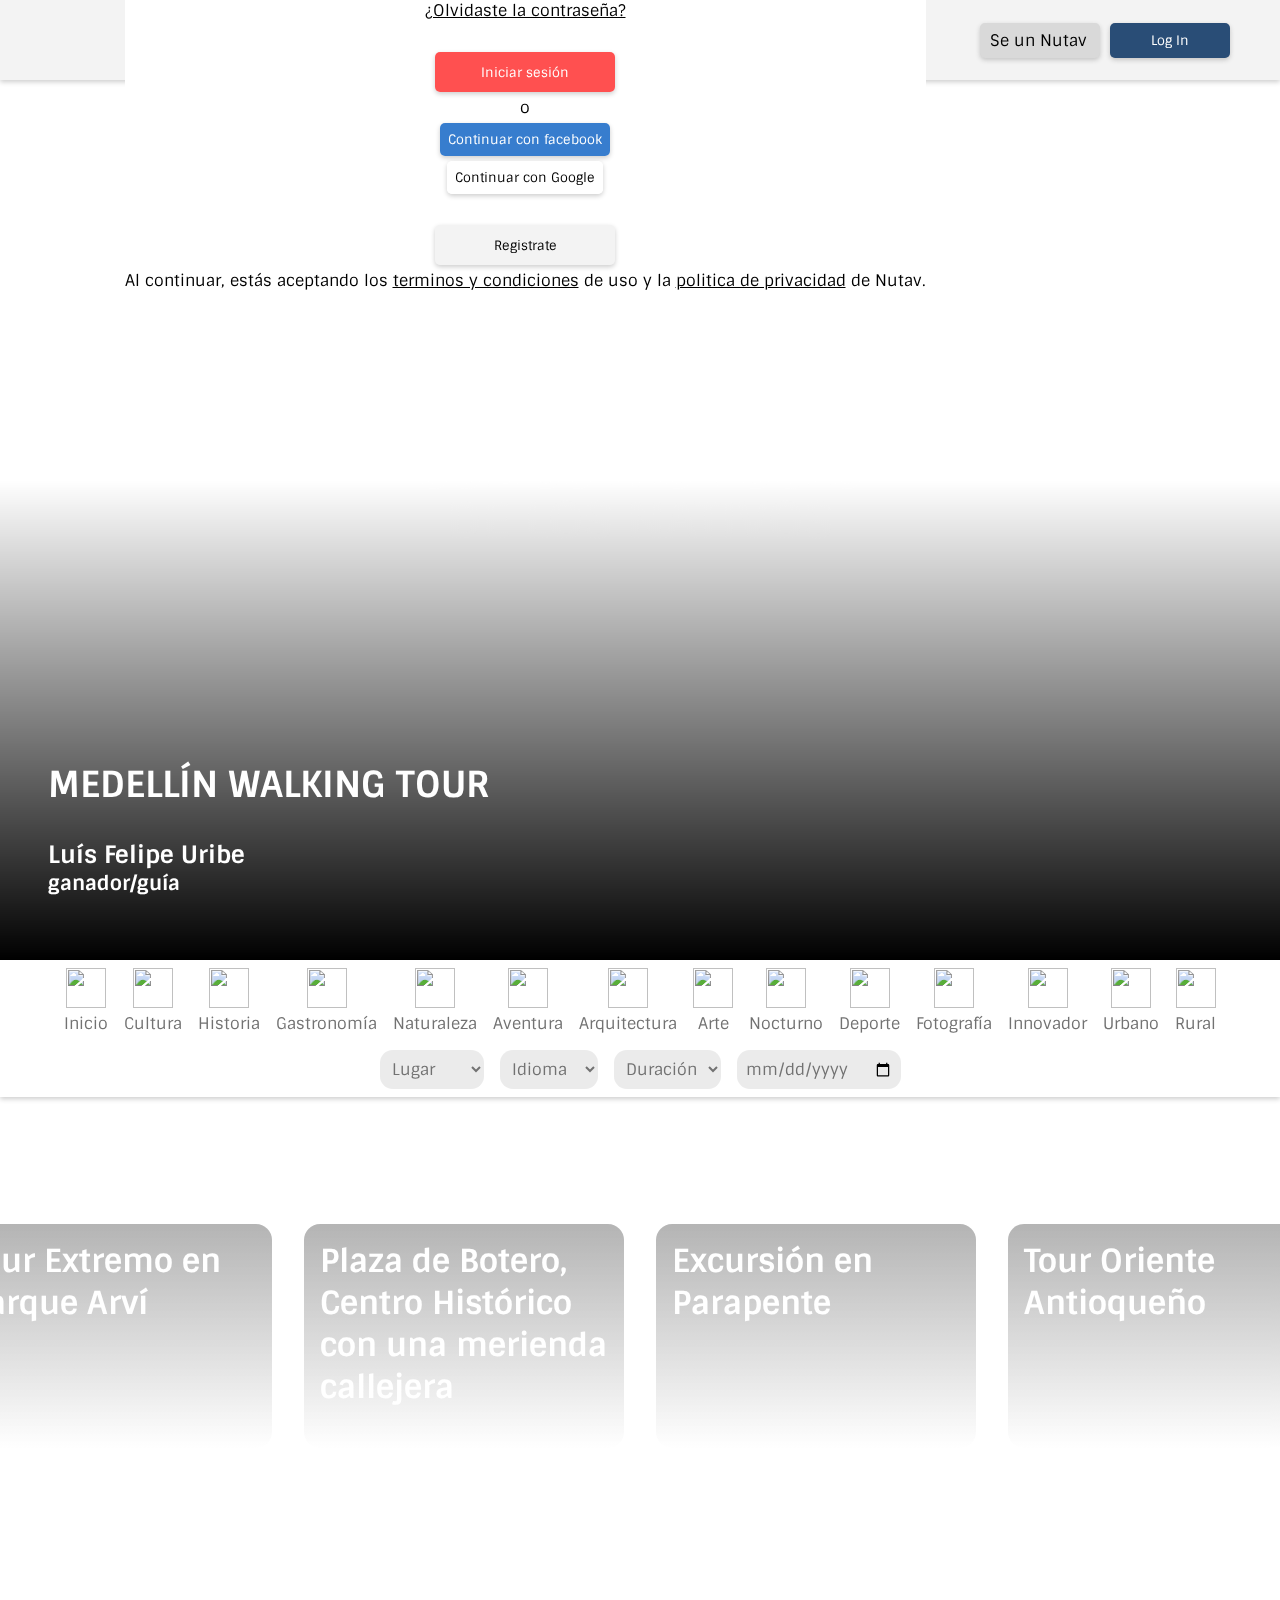
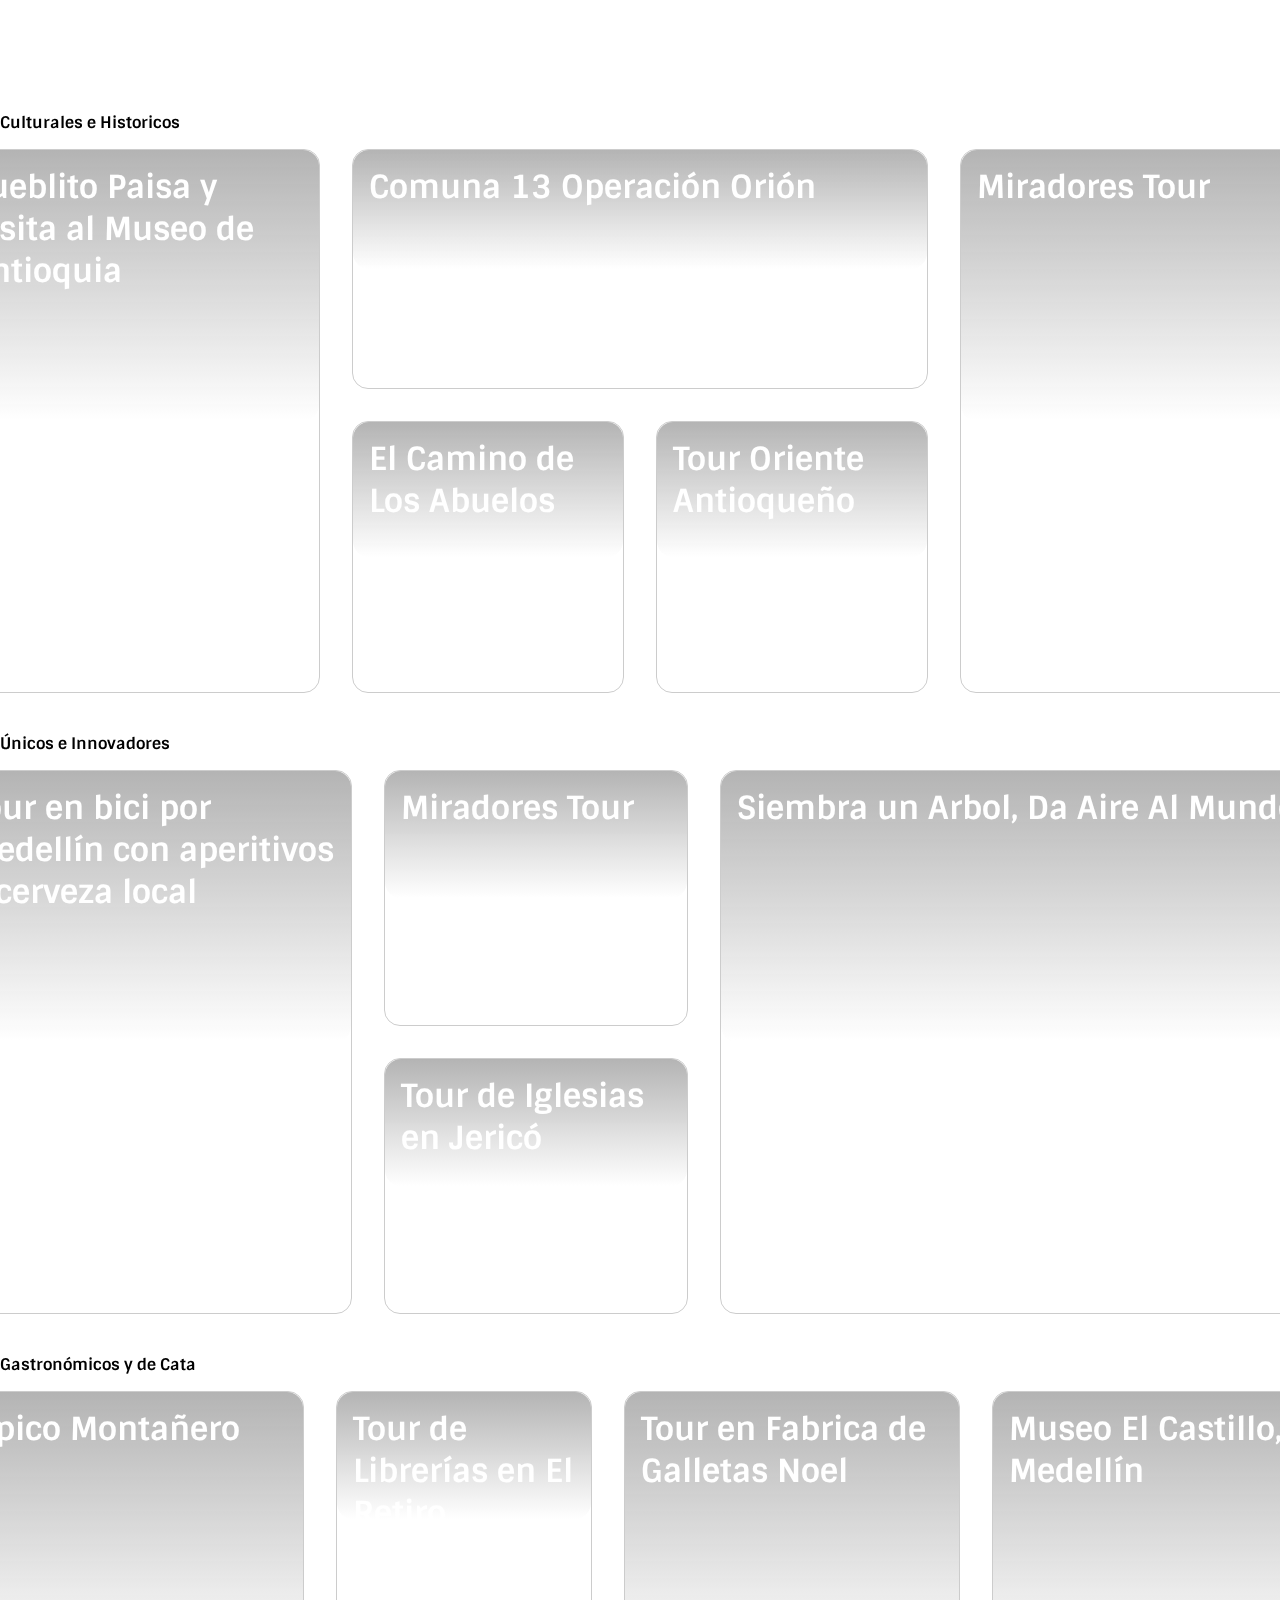
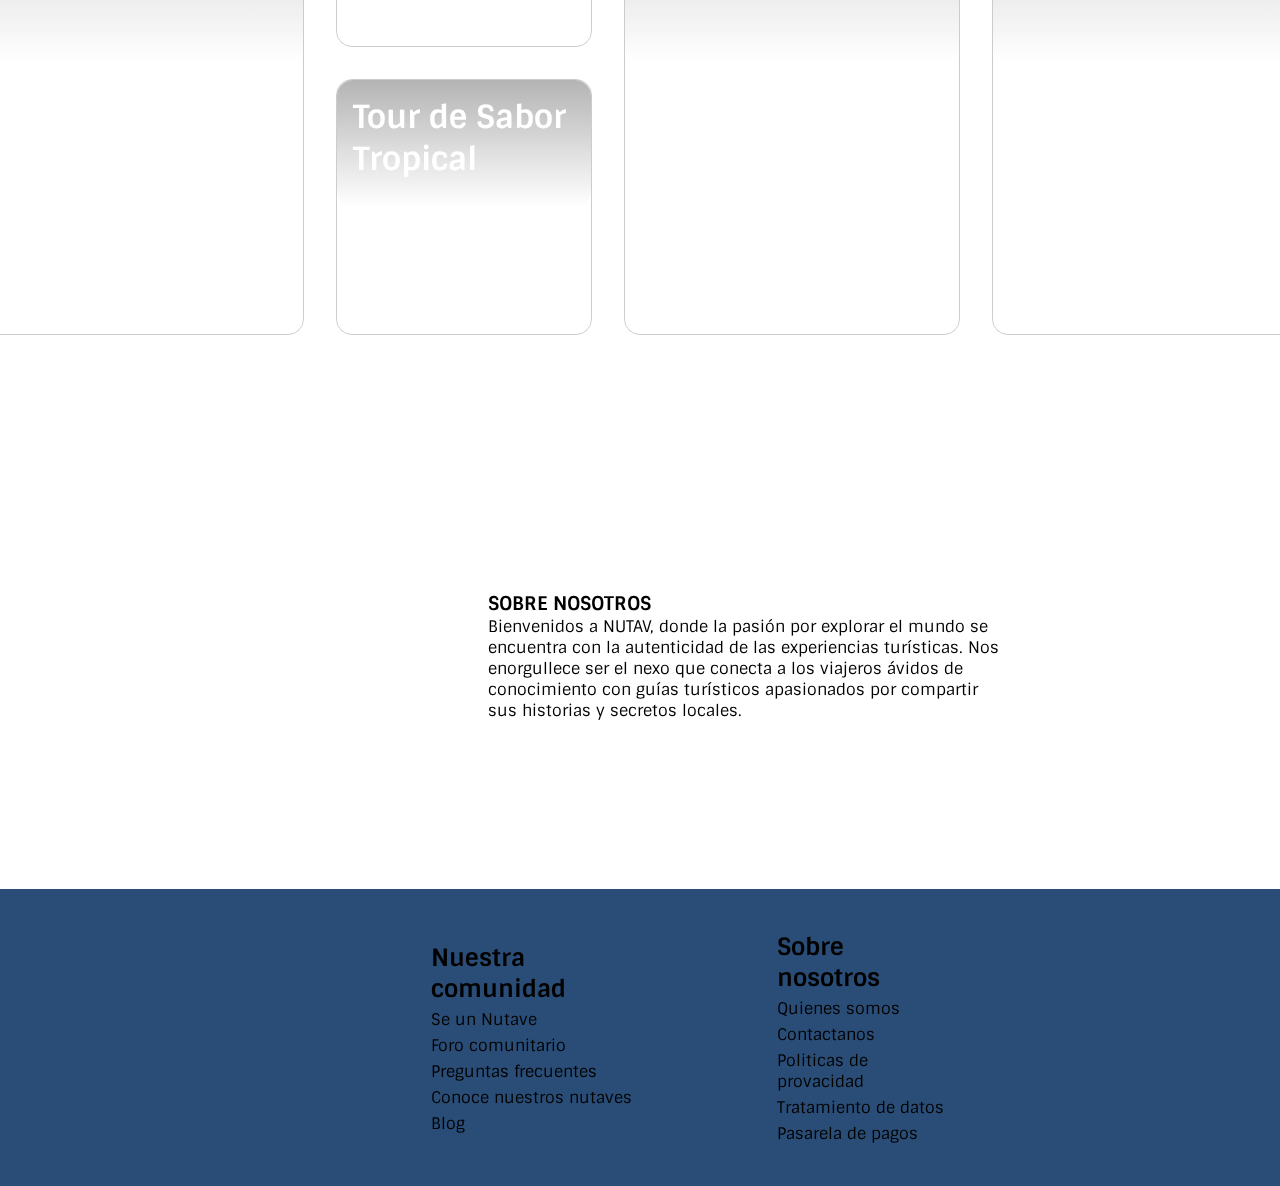
==== index.html @ fc400d45 "Add files via upload" ====
<!DOCTYPE html>
<html lang="en">
<head>
    <meta charset="UTF-8">
    <meta name="viewport" content="width=device-width, initial-scale=1.0">
    
    <title>NUTAV</title>
    <link 
    href="https://fonts.googleapis.com/css2?family=Open+Sans:wght@300&family=Sintony:wght@400;700&display=swap" 
    rel="stylesheet"
    >
<link href="https://cdn.jsdelivr.net/npm/bootstrap@5.3.2/dist/css/bootstrap.min.css" rel="stylesheet" integrity="sha384-T3c6CoIi6uLrA9TneNEoa7RxnatzjcDSCmG1MXxSR1GAsXEV/Dwwykc2MPK8M2HN" crossorigin="anonymous">
    <link rel="stylesheet" href="style.css">



    

</head>
<body>
    
   
    <header>
        <div>
            

        </div>
        <div class="eslogan">
            <img src="/IMAGENES/ICONOSYLOGOS/Logo NUTAV short blanco.png" alt="" srcset="" width="400px">
            <p><strong>SOMOS LAS VOCES  <br> DE LOS NATIVOS</strong></p>

        </div>
        
        <div class="overlay"></div>
        <div class="awards">
            <div class="ganador">
                <h2><strong>MEDELLÍN WALKING TOUR</strong></h2><br>
                <h4><strong>Luís Felipe Uribe</strong></h3>
                <h5>ganador/guía</h5>

            </div>
            <div class="estampas">
                <div>
                    <img src="/IMAGENES/ICONOSYLOGOS/bestTour.png" alt="" srcset="">

                </div>
                <div>
                    <img src="/IMAGENES/ICONOSYLOGOS/bestCityTour.png" alt="" srcset="">

                </div>
                
            </div>

        </div>

    </header>
    <nav class="navbar">
        <a href=""><img class="logo" src="/IMAGENES/ICONOSYLOGOS/Logo NUTAV short.png" alt=""></a>
        <input type="checkbox" id="check">
        <label for="check" class="mostrar-menu">
            &#8801
        </label>
        <!--<Iniciar modal LogIn>-->

        <!-- Modal -->
        <div class="modal fade " id="modalLogIn" tabindex="-1" aria-labelledby="modalLogInLabel" aria-hidden="true">
            <div class="modal-dialog">
                <div class="modal-contentt">
                    <div class="modal-body" id="contenedorLogIn">
                        <div id="ModalLogIn">
                            <img src="/IMAGENES/ICONOSYLOGOS/Imagotipo(1).png" alt="..." width="130px">
                            <h1><strong>Bienvenido a <br> Nutav</strong></h1>
                            <form class="formLogIn">
                                <p>Correo</p>
                                <input type="text" placeholder="Correo" id="formCorreo">
                            </form>
                            <form class="formLogIn">
                                <p>Contraseña</p>
                                <input type="text" placeholder="Contraseña" id="formPassword">
                            </form>
                            <a href="# "><b>¿Olvidaste la contraseña?</b></a>
                            <br>
                            <button class="iniciar-sesion">Iniciar sesión</button>
                            <p><b>o</b></p>
                            <button class="facebook">Continuar con facebook</button>
                            <button class="google">Continuar con Google</button>
                            <br>
                            <button class="register">Registrate</button>
                            <p>Al continuar, estás aceptando los <a href="# ">terminos y condiciones</a> de uso y la <a
                                    href="# ">politica de privacidad</a> de Nutav.</p>

                        </div>
                    </div>
                </div>
            </div>
        </div>

    
        <!--<Finalizar modal LogIn>-->
        <div class="menu">
            <button class="idioma"><img src="/IMAGENES/ICONOSYLOGOS/ingles.png" alt=""></button>
            <a href = "../Guias/index.html" class="unete boton">Se un Nutav</a>
            <button id="login" data-bs-toggle="modal" data-bs-target="#modalLogIn" class="inscribete boton">Log
                In</button>
            <label for="check" class="esconder-menu">
                &#215
            </label>
        </div>
        

    </nav>
    
    
    <div class="parent">
        <div>

            <div class="search" id="search">

                <form class="form-container">

                    <!-- Select Category-->
                    <div>
                        <div class="categories" id="categories">
                                
                            
                        </div>
                    </div>

                    
                    <div class="selection-filter">
                        <div>
                            <!-- Selec place -->
                            <select class="option-btn" id="place">
                                <option value="">Lugar</option>
                               
                            </select>
                        </div>
    
                        <!-- Select language -->
                        <div>
                            <select class="option-btn" id="language">
                                <option value="idioma">Idioma</option>
                                
                            </select>
                        </div>
    
                        <!-- Select Duration-->
                        <div>
                            <select class="option-btn" id="duracion">
                                <option value="">Duración</option>
                                
                            </select>
                        </div>
    
                        <!-- Select availability -->
                        <input class="option-btn" type="date" name="" id="">

                    </div>
                    
                </form>

            </div>

        </div>
        <!--Inicio Modal-->
        <!-- Modal -->
        <div class="modal-xl modal fade" id="exampleModal" tabindex="-1" aria-labelledby="exampleModalLabel" aria-hidden="true">
            <div class="modal-dialog">
            <div class="modal-content">
                  
                
                    
                    
                            
            
                
    
            </div>
            </div>
        </div>
        
        <!--Fin Modal-->
        <div class="container">
            <!--Parent principal resultados del filtro-->
            <div class="cards-container hidden" id="cards-container">
                
            </div>
        </div>
        <div class=" container " id="landingTours">
            <div class="mixedTours" id="mixedTours"></div>
            <div class="titulo-mix">
                <h4>Culturales e Historicos</h4>
            </div>
            <div class="mixCultura" id="mixCultura"></div>
            <div class="titulo-mix">
                <h4>Únicos e Innovadores</h4>
            </div>
            <div class="mixInnovadores" id="mixInnovadores"></div>
            <div class="titulo-mix">
                <h4>Gastronómicos y de Cata</h4>
            </div>
            <div class="mixGastronomicos" id="mixGastronomicos">
                
            </div>
            <div class="aboutUs">
                <div class="imagen-aboutUs">
                    <img src="/IMAGENES/ICONOSYLOGOS/Logo NUTAV short.png" alt="" srcset="" width="450px">
                    <div class="alianzas">
                        <img src="/IMAGENES/ICONOSYLOGOS/Sena_Colombia_logo.svg.png" alt="" srcset="" height="40px">
                        <img src="/IMAGENES/ICONOSYLOGOS/Ministerio-turismo.png" alt="" srcset="" height="40px">
                        <img src="/IMAGENES/ICONOSYLOGOS/colombia.png" alt="" srcset="" height="40px">
            
                    </div>

                </div>
                <div class="text-aboutUs">

                    <h3><strong>SOBRE NOSOTROS</strong></h3>

                    <p>
                        Bienvenidos a NUTAV, donde la pasión por explorar el mundo se encuentra con la autenticidad de las experiencias turísticas. 
                        Nos enorgullece ser el nexo que conecta a los viajeros ávidos de conocimiento con guías turísticos apasionados 
                        por compartir sus historias y secretos locales.
                    </p>

                </div>

            </div>
        </div>
        

        <footer>
            <div class="contenedorFooter">
                <div class="leftFooter">
                    <img src="/IMAGENES/ICONOSYLOGOS/Imagotipo(1).png" alt=""  width="200px">
                </div>
                <div class="rightFooter">
                    <div class="contenidoFooter">
                        <div class="comunidad contenFoot">
                            <h2><strong>Nuestra comunidad</strong></h2>
                            <a href="# ">Se un Nutave</a>
                            <a href="# ">Foro comunitario</a>
                            <a href="# ">Preguntas frecuentes</a>
                            <a href="# ">Conoce nuestros nutaves</a>
                            <a href="# ">Blog</a>
                        </div>
                        <div class="sobreNosotros contenFoot">
                            <h2><strong>Sobre nosotros</strong></h2>
                            <a href="#">Quienes somos</a>
                            <a href="#">Contactanos</a>
                            <a href="#">Politicas de provacidad</a>
                            <a href="#">Tratamiento de datos</a>
                            <a href="#">Pasarela de pagos</a>
                        </div>
                    
                    </div>
                    <div class="redesFooter">
                        <a href="#"><img src="/IMAGENES/ICONOSYLOGOS/whatsapp.png" alt="" width="40px"></a>
                        <a href="#"><img src="/IMAGENES/ICONOSYLOGOS/instagram.png" alt="" width="40px"></a>
                        <a href="#"><img src="/IMAGENES/ICONOSYLOGOS/facebook1.png" alt="" width="40px"></a>
                    </div>
                </div>
            </div>
        </footer>




    </div>
    <script src="https://cdn.jsdelivr.net/npm/bootstrap@5.3.2/dist/js/bootstrap.bundle.min.js" integrity="sha384-C6RzsynM9kWDrMNeT87bh95OGNyZPhcTNXj1NW7RuBCsyN/o0jlpcV8Qyq46cDfL" crossorigin="anonymous"></script>
    <script src="js/script.js" defer></script>
    
</body>
</html>
---- style.css ----
*{
    margin: 0;
    padding: 0;
    box-sizing: border-box;
    font-family: 'Sintony', sans-serif;
}
body{
    max-width: 1920px;
}

header{
    background-image: url(/IMAGENES/TOURS/medellin-walking-tour.jpg);
    display: flex;
    align-items: center;
    justify-content: center;
    position: relative;
    width: 100%;
    height: 960px;
    background-size: cover;
    background-position: center;
}

.video-header{
   height: 100%;
   width: 100%;
}

.eslogan{
    position: absolute;
    color: white;
    font-size: 50px;
    text-align: center;
    line-height: 100%;
   display: flex;
   flex-direction: column;
   gap: 2rem;
   align-items: center;
}

.awards{
    display: flex;
    justify-content: space-between;
    align-items: end;
    flex-wrap: wrap;
    padding: 3rem;
    bottom: 0;
    position: absolute;
    width: 100%;
    height: 50%;
    background: linear-gradient(to bottom, rgba(0, 0, 0, 0), rgba(0, 0, 0, 1));
}

.estampas{
    display: flex;
    gap: 2rem;

}

.ganador{
    color: white;   
    font-size: 24px;
    padding-bottom: 1rem;
}

.overlay{
    position: absolute;
    right: 0;
    width: 50%;
    height: 100%;
    background-image: url(/IMAGENES/ICONOSYLOGOS/imagotipo.png);
    mix-blend-mode: overlay; 
    background-size: cover;
}




.parent{
    display: flex;
    flex-direction: column;
    gap: .5rem ;
    width: 100%;
}

.form-container{
    display: flex;
    justify-content: center;
    align-items: center;
    width: 100%;
    flex-wrap: wrap;
    padding: 0.5rem;
    gap: 1rem;
    box-shadow: 0 2px 5px rgba(0, 0, 0, 0.2);
    position: absolute;
    background-color: white;
    
}


.categoryIcons img{
    width: 2.5rem;
    height: 2.5rem;
}

.categories{
    display: flex;
    justify-content: center;
    width: 100%;
    flex-wrap: wrap;
    gap: 1rem;
    padding: 0rem 1rem;
}

.category-btn{
    display: flex;
    flex-direction: column;
    align-items: center;
    color: #727272;
}

.selection-filter{
    display: flex;
    justify-content: center;
    align-items: center;
    flex-wrap: wrap;
    gap: 1rem;
    padding: 0rem 1rem;
}

.option-btn{
    padding: 0.5rem;
    border-radius: 0.8rem;
    border: none;
    background-color: #72727225;
    font-size: medium;
    color: #727272;
}


.container{
    display: flex;
    flex-direction: column;
    width: 100%;
    align-items: center;
    margin-top: 5rem;

}

.cards-container{
    display: flex;
    flex-wrap: wrap;
    gap: 2rem;
    width: 110%;
    justify-content: center;
    padding-top: 3rem;
}

.card{
    position: relative;
    width: 20rem;
    height: 28rem;
    border-radius: 1rem;
    background-size: cover;
    background-position: center;
    justify-content: center;
    transition: transform 0.3s ease-out, box-shadow 0.3s ease-out;
}

.card:hover {
    transform: scale(1.1);
    box-shadow: 0 4px 8px rgba(0, 0, 0, 0.2);
}

.card:hover .degraded {
    display: none; /* Hide the gradient on hover */
}

.degraded{
    position: absolute;
    background: linear-gradient(to top, rgba(255, 255, 255, 0) 0%, rgb(180, 180, 180) 100%);
    width: 100%;
    height: 50%;
    top: 0;
    border-radius: 1rem;
}

.degraded p{
    color: white;
    font-size: 2rem;
    position: relative;
    z-index: 1;
    padding: 1rem;

}

/*-------NAV---------*/
.navbar{
    position: absolute;
    width: 100%;
    height: 5rem;
    top: 0;
    background: rgba(217, 217, 217, 0.31);
    padding: 0 50px;
    color: aliceblue;
    display: flex;
    justify-content: space-between;
    align-items: center;
    font-weight: 200;
    gap: 10px;
    box-shadow: 0 2px 5px rgba(0, 0, 0, 0.2);
}

.navLogin {
    display: flex;
    align-items: center;
    gap: 10px;
}

#ModalLogIn {
    display: flex;
    flex-direction: column;
    align-items: center;
    gap: 5px;
}


.logo {
    width: 150px;
    padding-left: 30px;
}

.menu {
    display: flex;
    align-items: center;
    gap: 10px;
}

.menu img {
    width: 40px;
}

.menu .idioma {
    border: 0;
    border-radius: 100%;
}

.menu .boton {
    border-radius: 5px;
    width: 120px;
    height:35px;
    background-color: gray;
    padding: 0 10px;
    transition: 0.4s;
    border: 0;
    box-shadow: 0 2px 5px rgba(0, 0, 0, 0.2);
}

.menu .unete {
    background-color: #d9d9d9;
    color: black;
    text-decoration: none;
    display: flex;
    align-items: center;
}

.menu .inscribete {
    background-color: #294D76;
    color: white;
}

.mostrar-menu,
.esconder-menu {
    font-size: 30px;
    cursor: pointer;
    display: none;
    transition: 0.4s;
}

.mostrar-menu {
    order: 1;
}

.menu button:hover,
.mostrar-menu:hover,
.esconder-menu:hover {
    color: rgb(0, 0, 0);
}

#check {
    display: none;
}

/* Responsive */
/* Para Tablet */
@media(max-width:768px) {

    .mostrar-menu,
    .esconder-menu {
        display: block;
        color: #000000;
    }

    .menu {
        position: fixed;
        width: 100%;
        height: 100vh;
        background: rgb(86, 87, 87);
        right: -100%;
        top: 0;
        text-align: center;
        padding: 100px 0px;
        z-index: 100;
        transition: 0.8s;
    }

    .menu button {
        display: block;
        padding: 20px;
    }

    .esconder-menu {
        position: absolute;
        top: 40px;
        right: 40px;
    }

    #check:checked~.menu {
        right: 0;
    }
}

.button {
    padding-top: 20px;
}

.button button {
    border-radius: 5px;
    width: 120px;
    height: 30px;
    background-color: gray;
}

.button .log {
    background-color: rgba(41, 77, 118);
    color: white;
}

.icon img {
    width: 50px;
    padding-top: 10px;
    position: relative;
    right: 30px;
}

#ModalLogIn h1{
    color: black;
    text-align: center;
}

#ModalLogIn a{
    color: black;

}

#ModalLogIn p{
    color: black;
    text-align: center;
}

.formLogIn{
    padding: none;
    bottom: auto;
    gap: 0;
}

.formLogIn p{
    
    color: black;
}

.formLogIn input{
    border-radius: 10px;
}

.iniciar-sesion{
    width: 180px;
    height: 40px;
    background-color: rgba(255, 57, 57, 0.882);
    color: white;
    border: none;
    border-radius: 5px;
    box-shadow: 0 2px 5px rgba(0, 0, 0, 0.2);
}

.facebook{
   
    padding: 8px;
    background-color: rgba(28, 108, 200, 0.882);
    color: white;
    border: none;
    border-radius: 5px;
    box-shadow: 0 2px 5px rgba(0, 0, 0, 0.2);
}

.google{
    
    padding: 8px;
    background-color: rgba(255, 255, 255, 0.882);
    color: black;
    border: solid black;
    border-radius: 5px;
    box-shadow: 0 2px 5px rgba(0, 0, 0, 0.2);
    border: none;
}

.register{
    width: 180px;
    height: 40px;
    background-color: rgba(217, 217, 217, 0.31);
    color: black;
    border: none;
    border-radius: 5px;
    box-shadow: 0 2px 5px rgba(0, 0, 0, 0.2);
}

.modal-contentt{
    background-color: white;
    border-radius: 2rem;
}



/*-------Modal--------*/

/**/
.modal-content{
    
    display: flex;
    flex-direction: column;
    align-items: center;
    margin-top: 5rem;
    border-radius: 2rem;
    
}

.modal-bbody{
    background-size: cover;
    background-position: center;
    border-radius: 2rem;
    display: flex;
    align-items: center;
    background-color: #00000039;
}
.modal-body-right{
    padding: 3rem;
    flex-wrap: wrap;
    display: flex;
    flex-direction: column;
    text-align: right;
    gap: 4rem;
    font-size: 23px;
    color: white;
    

}

.detalle {
    font-size: 20px;
    align-self: flex-end;
    /*max-width: 60%;*/
    
}

.imagen-modal{
    position: relative;
    background-size: cover;
    background-position: center;
    width: 30%;
    height: 40rem;
    border-radius: 2rem;
}

.degraded-modal{
    border-radius: 1rem;
    
    height: 100%;
    width: 100%;
    background: linear-gradient(to right, rgba(0, 0, 0, 0.01), rgba(0, 0, 0, 1));


}

.btn{
    padding: 0.5rem 0.8rem;
    border-radius: 0.8rem;
    font-size: medium;
}


/*------------- LANDING ESTATICO-----------------*/

.mixedTours{
    display: flex;
    gap: 2rem;
}

.mixCultura{
    
    display: grid;
    justify-content: center;
    width: 448px;
    
}

.titulo-mix{
    padding-top: 2.5rem;
    padding-bottom: 1rem;
    text-align: left;
    width: 100%;
}

.grid-container {
    gap: 2rem;
    display: grid;
    grid-template-rows: 15rem 17rem; 
    grid-template-columns: 11rem 10rem 17rem 17rem 11rem 10rem; /* Seis columnas de ancho igual */
    
}

.item {
    border: 1px solid #ccc;
    text-align: left;
    border-radius: 1rem;
}

.item1{
    grid-column: 1/3;
    grid-row: 1/3;
}

.item2{
    grid-column: 3/5;
}

.item3{
    grid-column: 5/7;
    grid-row: 1/3;
}

/* Únicos e Innovadores*/

.grid-container-Innovadores{
    gap: 2rem;
    display: grid;
    grid-template-rows: 16rem 16rem;
    grid-template-columns: 25rem 19rem 38rem;
}

.item1a{
    grid-row: 1/3;
}

.item4a{
    grid-row: 3/1;
    grid-column: 3/4;
}

/* Gastronómicos y de Cata */

.grid-container-gastronomia{
    gap: 2rem;
    display: grid;
    grid-template-rows: 16rem 16rem;
    grid-template-columns: 22rem 16rem 21rem 21rem;
}

.item1b{
    grid-row: 1/3;
}

.item4b{
    grid-row: 1/3;
    grid-column: 3/4;
}

.item5b{
    grid-row: 1/3;
    grid-column: 4/5;
}

.card-grid{
    position: relative;
    width: 100%;
    height: 100%;
    border-radius: 1rem;
    background-size: cover;
    background-position: center;
    justify-content: center;
    transition: transform 0.3s ease-out, box-shadow 0.3s ease-out;
}

.card-grid:hover {
    transform: scale(1.1);
    box-shadow: 0 4px 8px rgba(0, 0, 0, 0.2);
}

.card-grid:hover .degraded {
    display: none; /* Hide the gradient on hover */
}

/* --------- About Us----------*/

.aboutUs{
    padding-top: 10rem;
    display: flex;
    justify-content: center;
    align-items: center;
    gap: 5rem;
}

.text-aboutUs{
    width: 40%;
    padding-top: 6rem;
}




/*----------Alainzas--------------*/

.alianzas{
    display: flex;
    justify-content: center;
    gap: 4rem;
    padding-top: 3rem;
}

/*-------------- FOOTER ----------------------*/

footer{
    background-color: #294D76;
    padding: 2rem;
    margin-top: 10rem;
    color: #000;
   
}


.contenedorFooter{
    width: 90%;
    margin: auto;
    display: flex;
    align-items: center;
}
.leftFooter{
    width: 30%;
    height: 100%;
    display: flex;
    justify-content: center;
}
.rightFooter{
   width: 70%;
   display: flex;
}
.contenidoFooter{
    display: flex;
    gap:20%;
    width: 70%;
   align-items: center;
   justify-content: space-between;
}
.contenFoot{
    display: flex;
    flex-direction: column;
    padding: 10px;
    gap: 5px;
   
}
.contenFoot a{
text-decoration: none;
color: #000;
}
.redesFooter{
    width: 30%;
    display: flex;
    justify-content: center;
    align-items: center;
    gap: 15px;
}


/**/

.hidden{
    display: none;
}
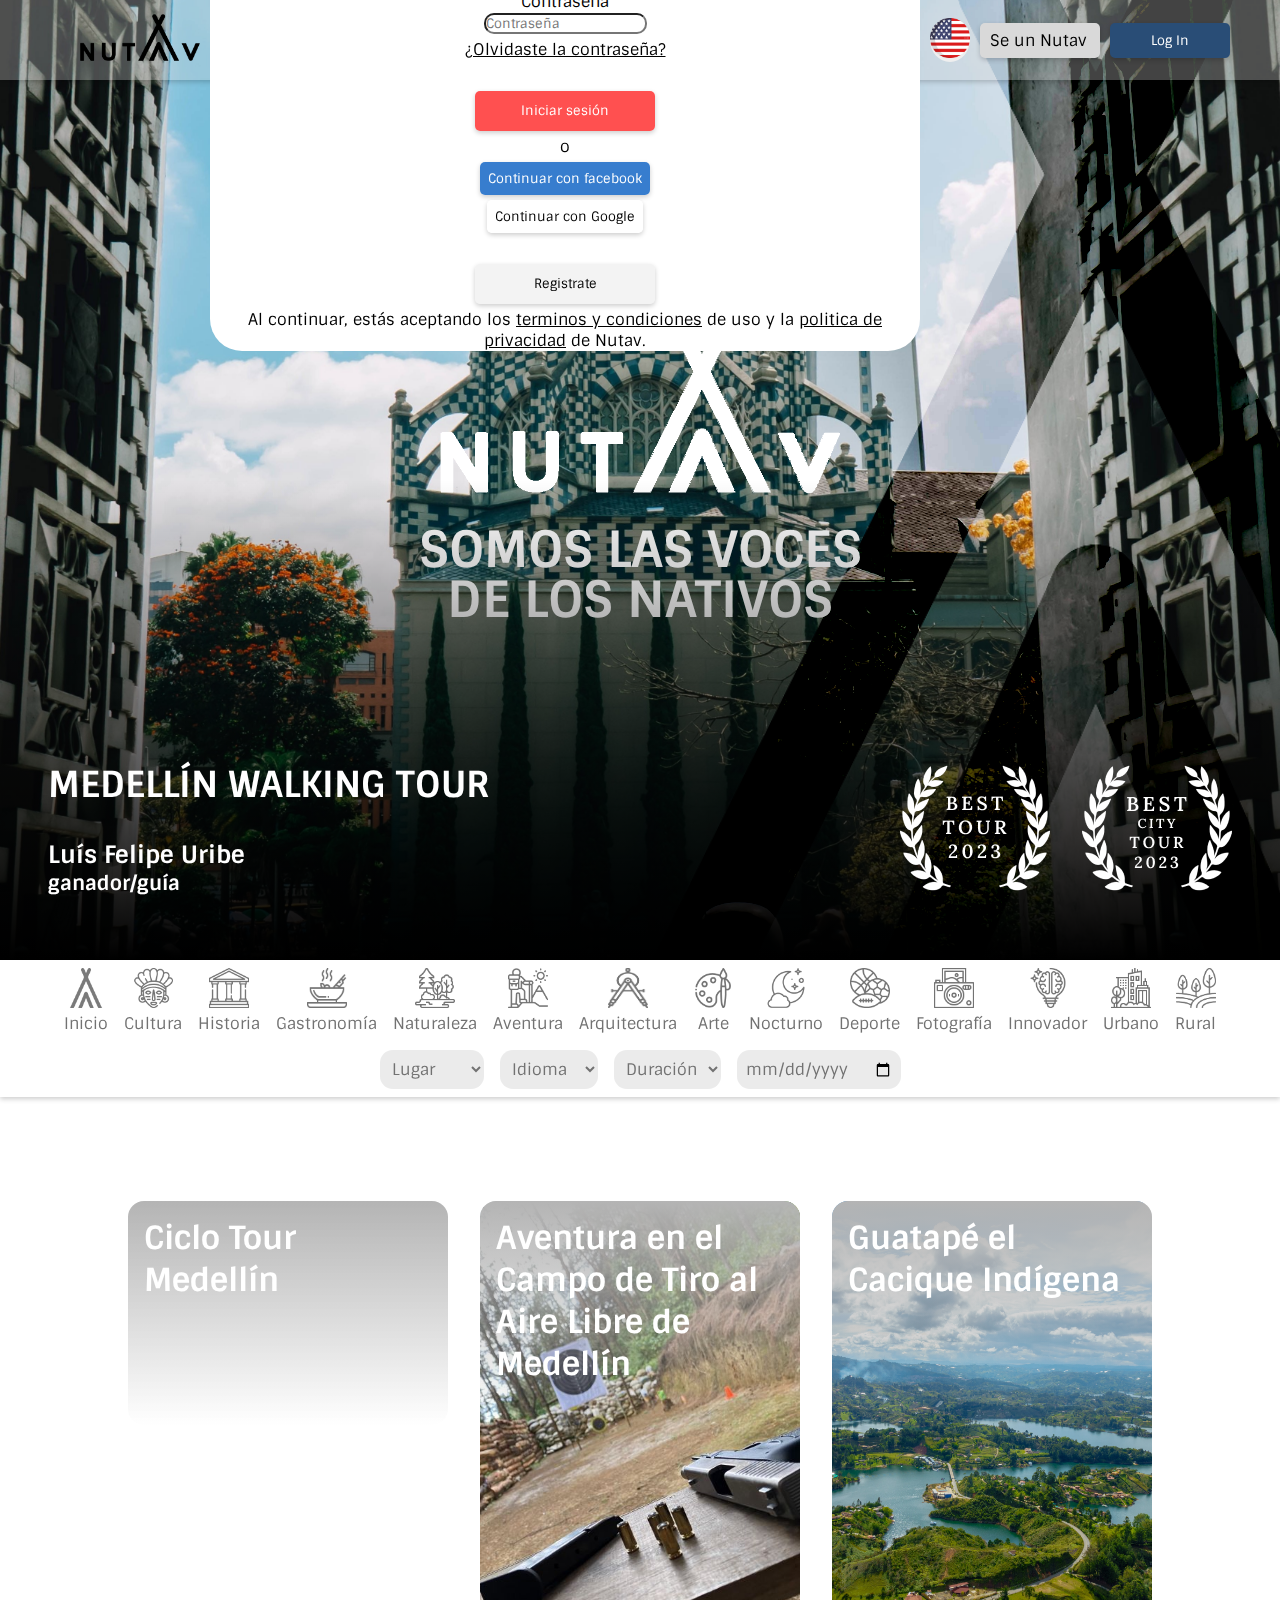
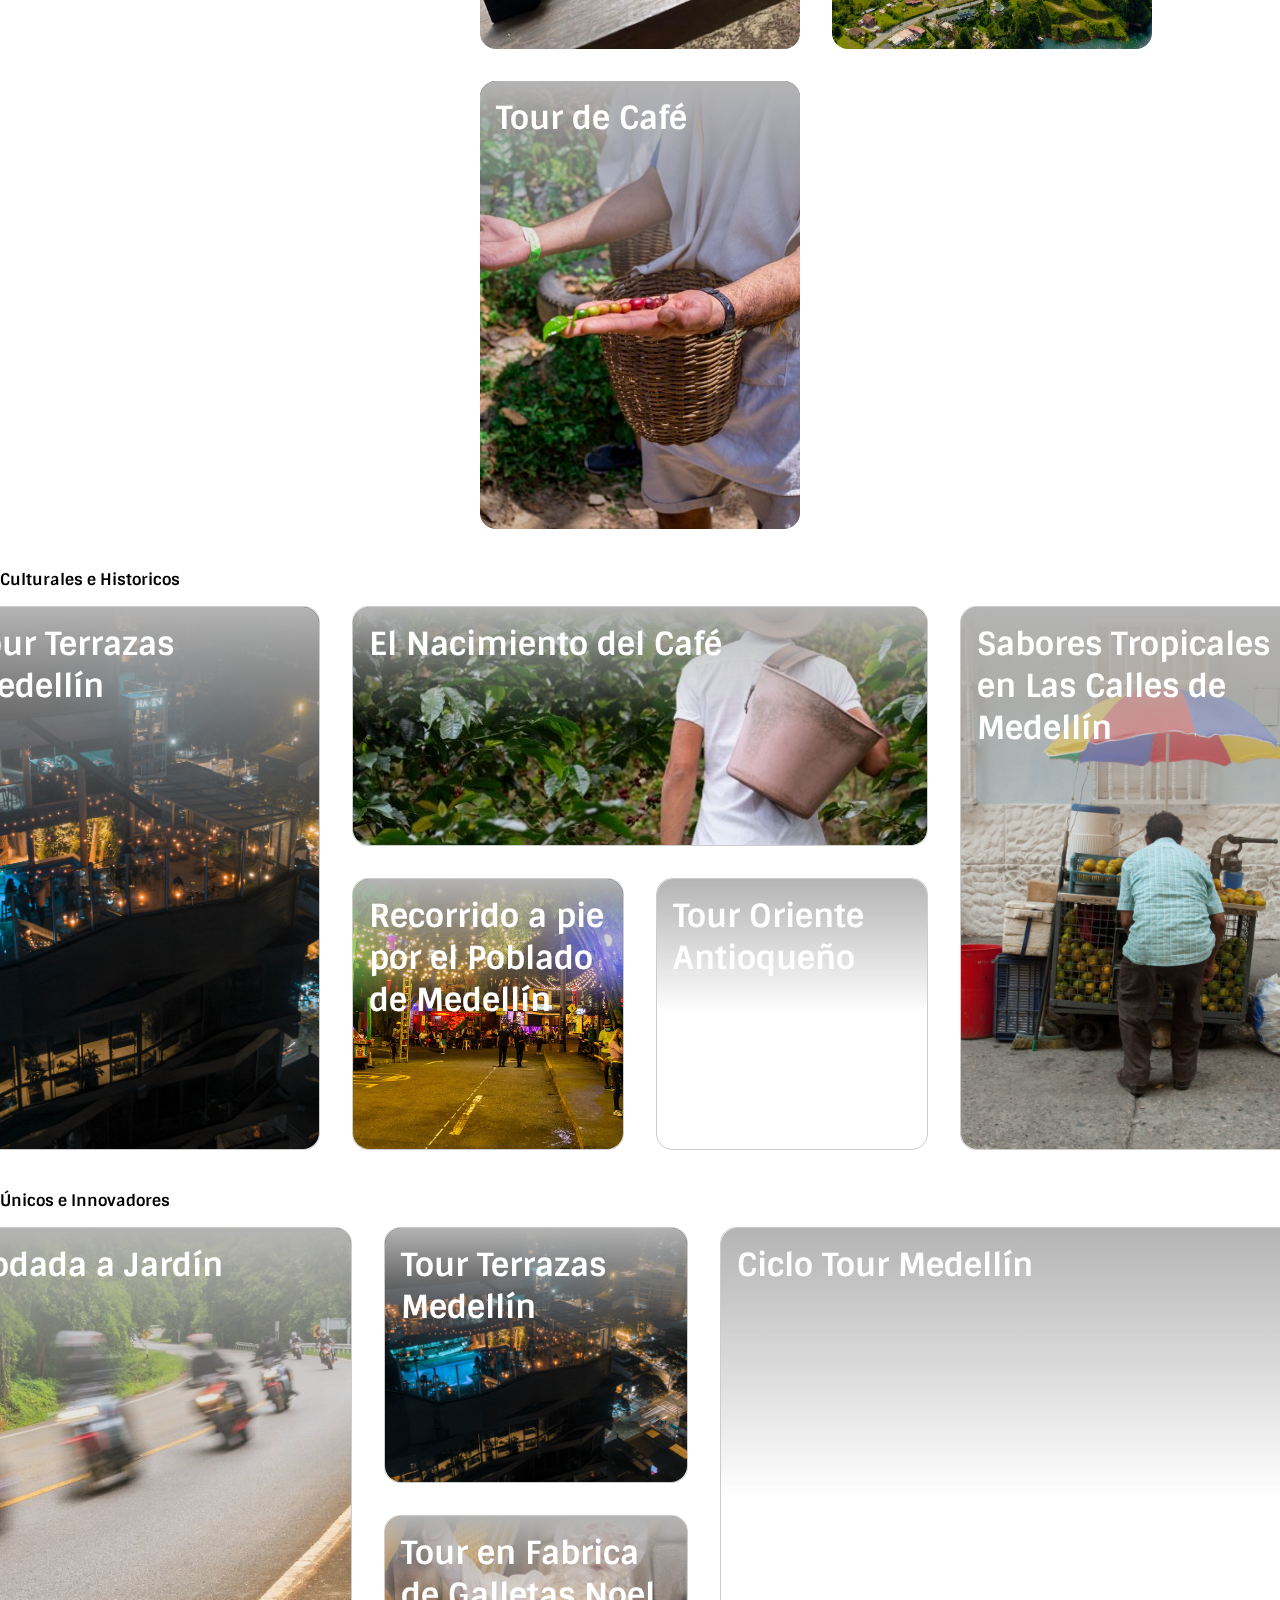
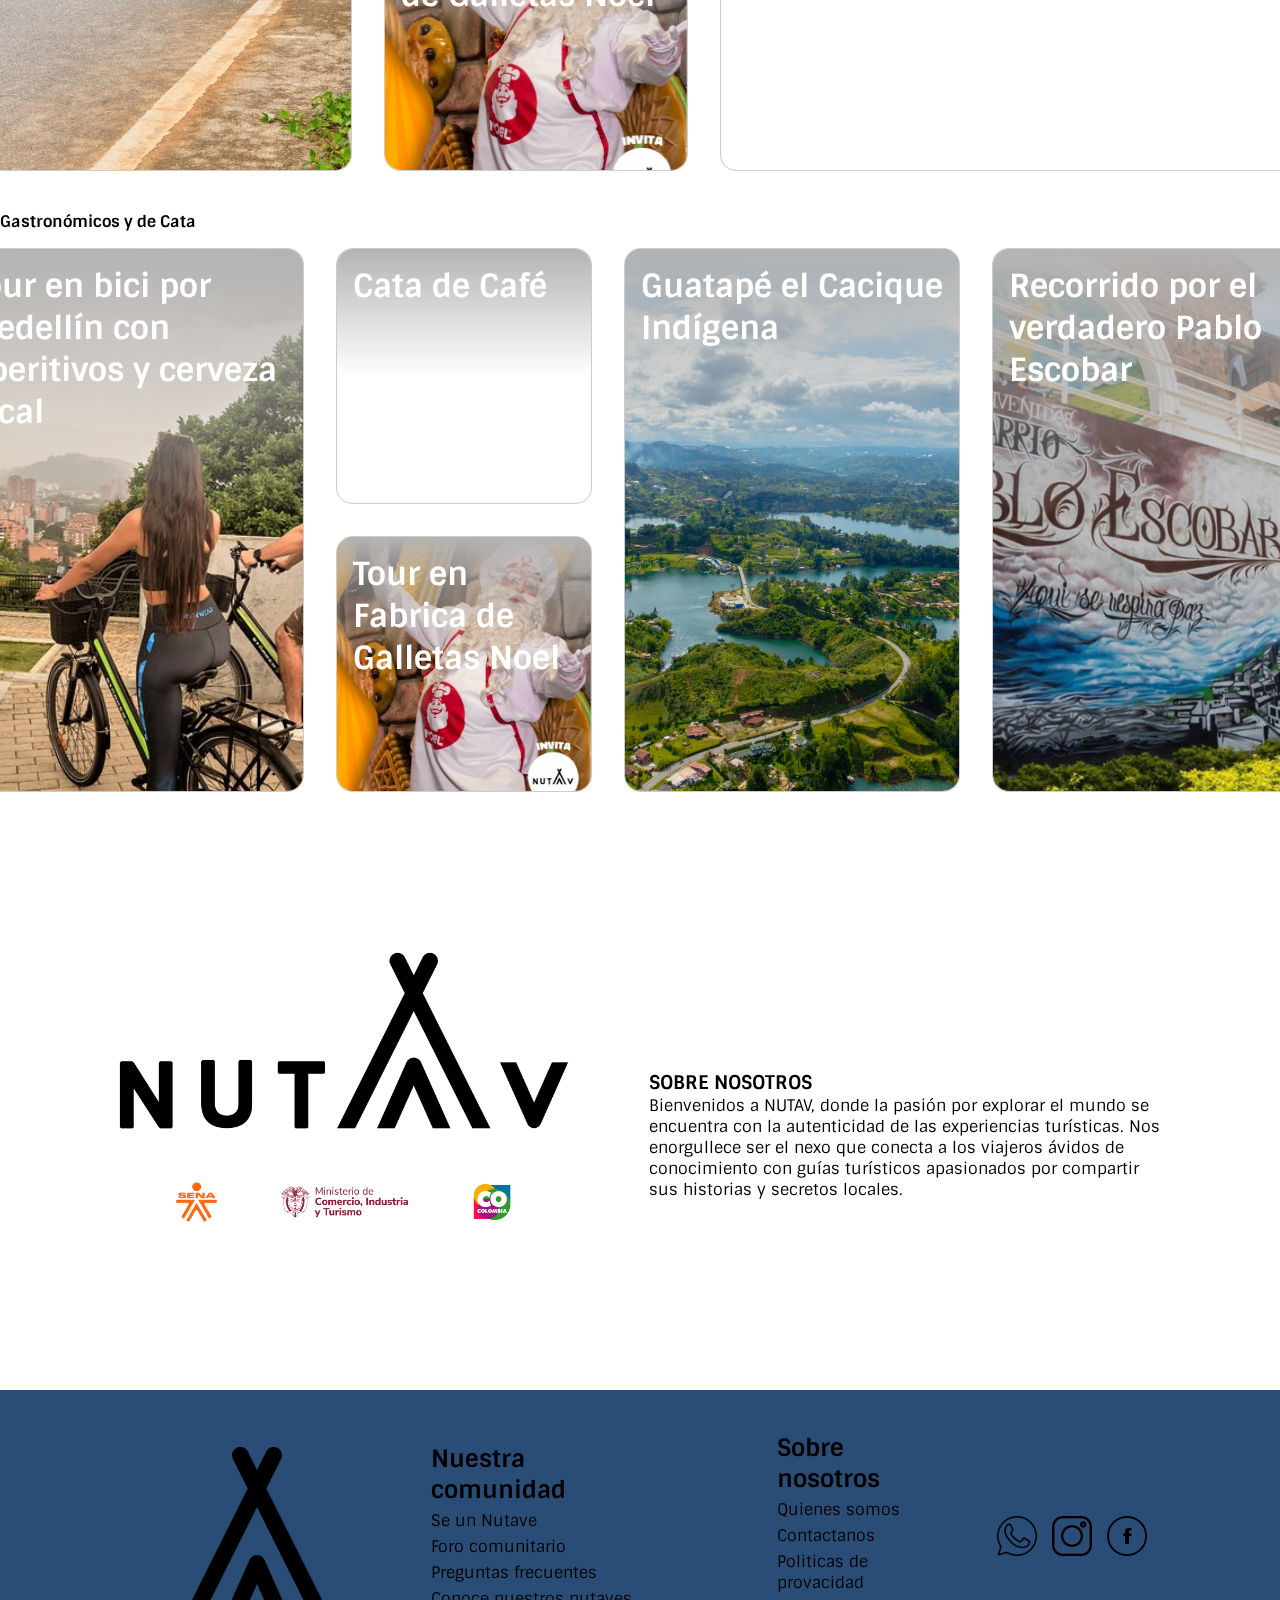
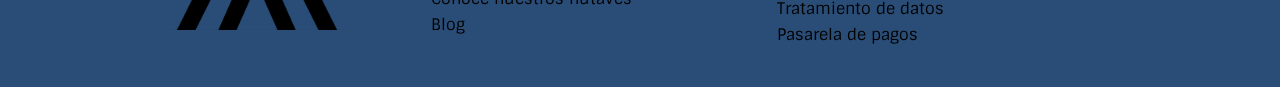
==== commit a4ef8677: "primer commit responsive pagina principal" ====
--- a/index.html
+++ b/index.html
@@ -11,20 +11,10 @@
     >
 <link href="https://cdn.jsdelivr.net/npm/bootstrap@5.3.2/dist/css/bootstrap.min.css" rel="stylesheet" integrity="sha384-T3c6CoIi6uLrA9TneNEoa7RxnatzjcDSCmG1MXxSR1GAsXEV/Dwwykc2MPK8M2HN" crossorigin="anonymous">
     <link rel="stylesheet" href="style.css">
-
-
-
-    
-
 </head>
 <body>
     
-   
     <header>
-        <div>
-            
-
-        </div>
         <div class="eslogan">
             <img src="/IMAGENES/ICONOSYLOGOS/Logo NUTAV short blanco.png" alt="" srcset="" width="400px">
             <p><strong>SOMOS LAS VOCES  <br> DE LOS NATIVOS</strong></p>
@@ -121,8 +111,7 @@
                     <!-- Select Category-->
                     <div>
                         <div class="categories" id="categories">
-                                
-                            
+    
                         </div>
                     </div>
 
@@ -167,14 +156,7 @@
         <div class="modal-xl modal fade" id="exampleModal" tabindex="-1" aria-labelledby="exampleModalLabel" aria-hidden="true">
             <div class="modal-dialog">
             <div class="modal-content">
-                  
-                
-                    
-                    
-                            
-            
-                
-    
+
             </div>
             </div>
         </div>
@@ -186,7 +168,7 @@
                 
             </div>
         </div>
-        <div class=" container " id="landingTours">
+        <div id="landingTours">
             <div class="mixedTours" id="mixedTours"></div>
             <div class="titulo-mix">
                 <h4>Culturales e Historicos</h4>
--- a/style.css
+++ b/style.css
@@ -26,7 +26,6 @@
 }
 
 .eslogan{
-    position: absolute;
     color: white;
     font-size: 50px;
     text-align: center;
@@ -35,6 +34,7 @@
    flex-direction: column;
    gap: 2rem;
    align-items: center;
+   position: relative;
 }
 
 .awards{
@@ -91,7 +91,6 @@
     padding: 0.5rem;
     gap: 1rem;
     box-shadow: 0 2px 5px rgba(0, 0, 0, 0.2);
-    position: absolute;
     background-color: white;
     
 }
@@ -142,8 +141,6 @@
     flex-direction: column;
     width: 100%;
     align-items: center;
-    margin-top: 5rem;
-
 }
 
 .cards-container{
@@ -293,6 +290,10 @@
 /* Responsive */
 /* Para Tablet */
 @media(max-width:768px) {
+
+   .ganador{
+    margin-top: 100px;
+   }
 
     .mostrar-menu,
     .esconder-menu {
@@ -327,6 +328,8 @@
     #check:checked~.menu {
         right: 0;
     }
+
+   
 }
 
 .button {
@@ -499,16 +502,27 @@
 
 /*------------- LANDING ESTATICO-----------------*/
 
+#landingTours{
+    display: flex;
+    flex-direction: column;
+    width: 100%;
+    align-items: center;
+}
+
+
 .mixedTours{
     display: flex;
     gap: 2rem;
+    justify-content: center;
+    flex-wrap: wrap;
+    width: 90%;
 }
 
 .mixCultura{
     
     display: grid;
     justify-content: center;
-    width: 448px;
+    width: 100%;
     
 }
 
@@ -524,6 +538,7 @@
     display: grid;
     grid-template-rows: 15rem 17rem; 
     grid-template-columns: 11rem 10rem 17rem 17rem 11rem 10rem; /* Seis columnas de ancho igual */
+    width: 90%;
     
 }
 
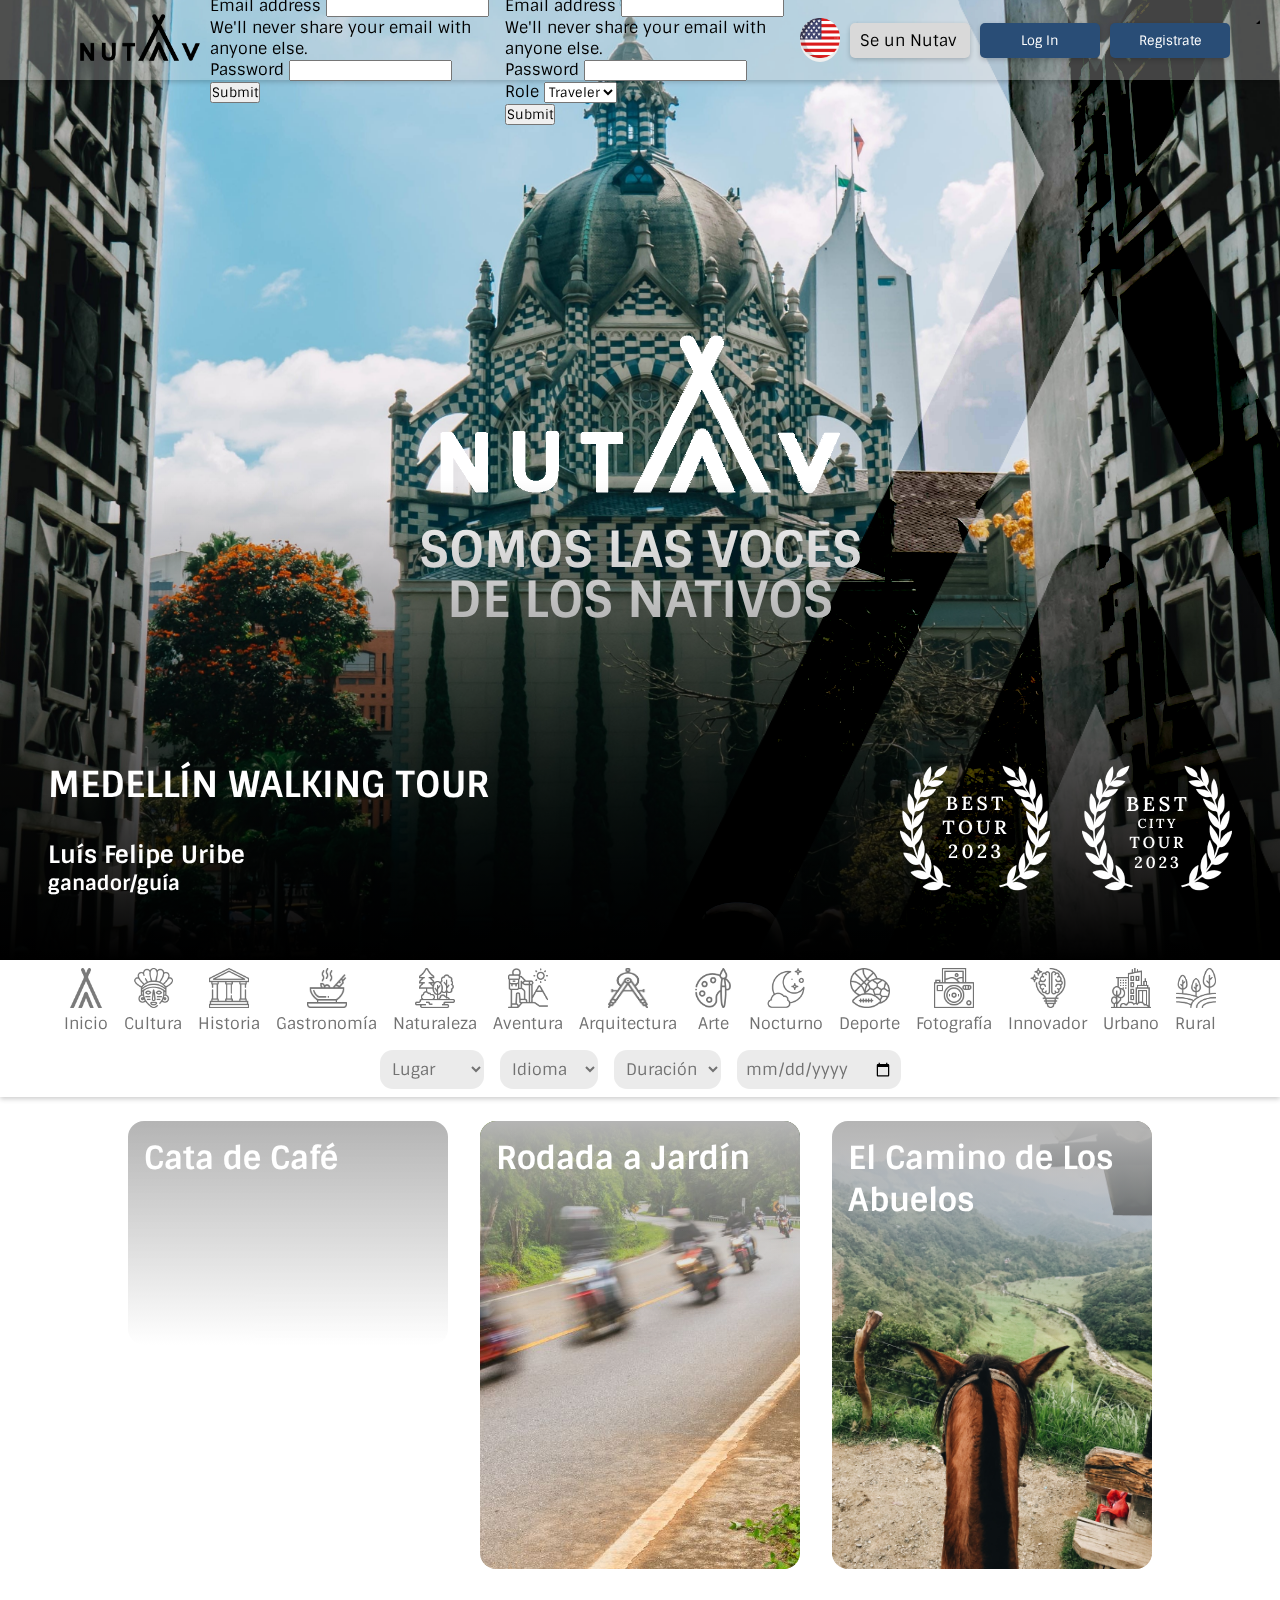
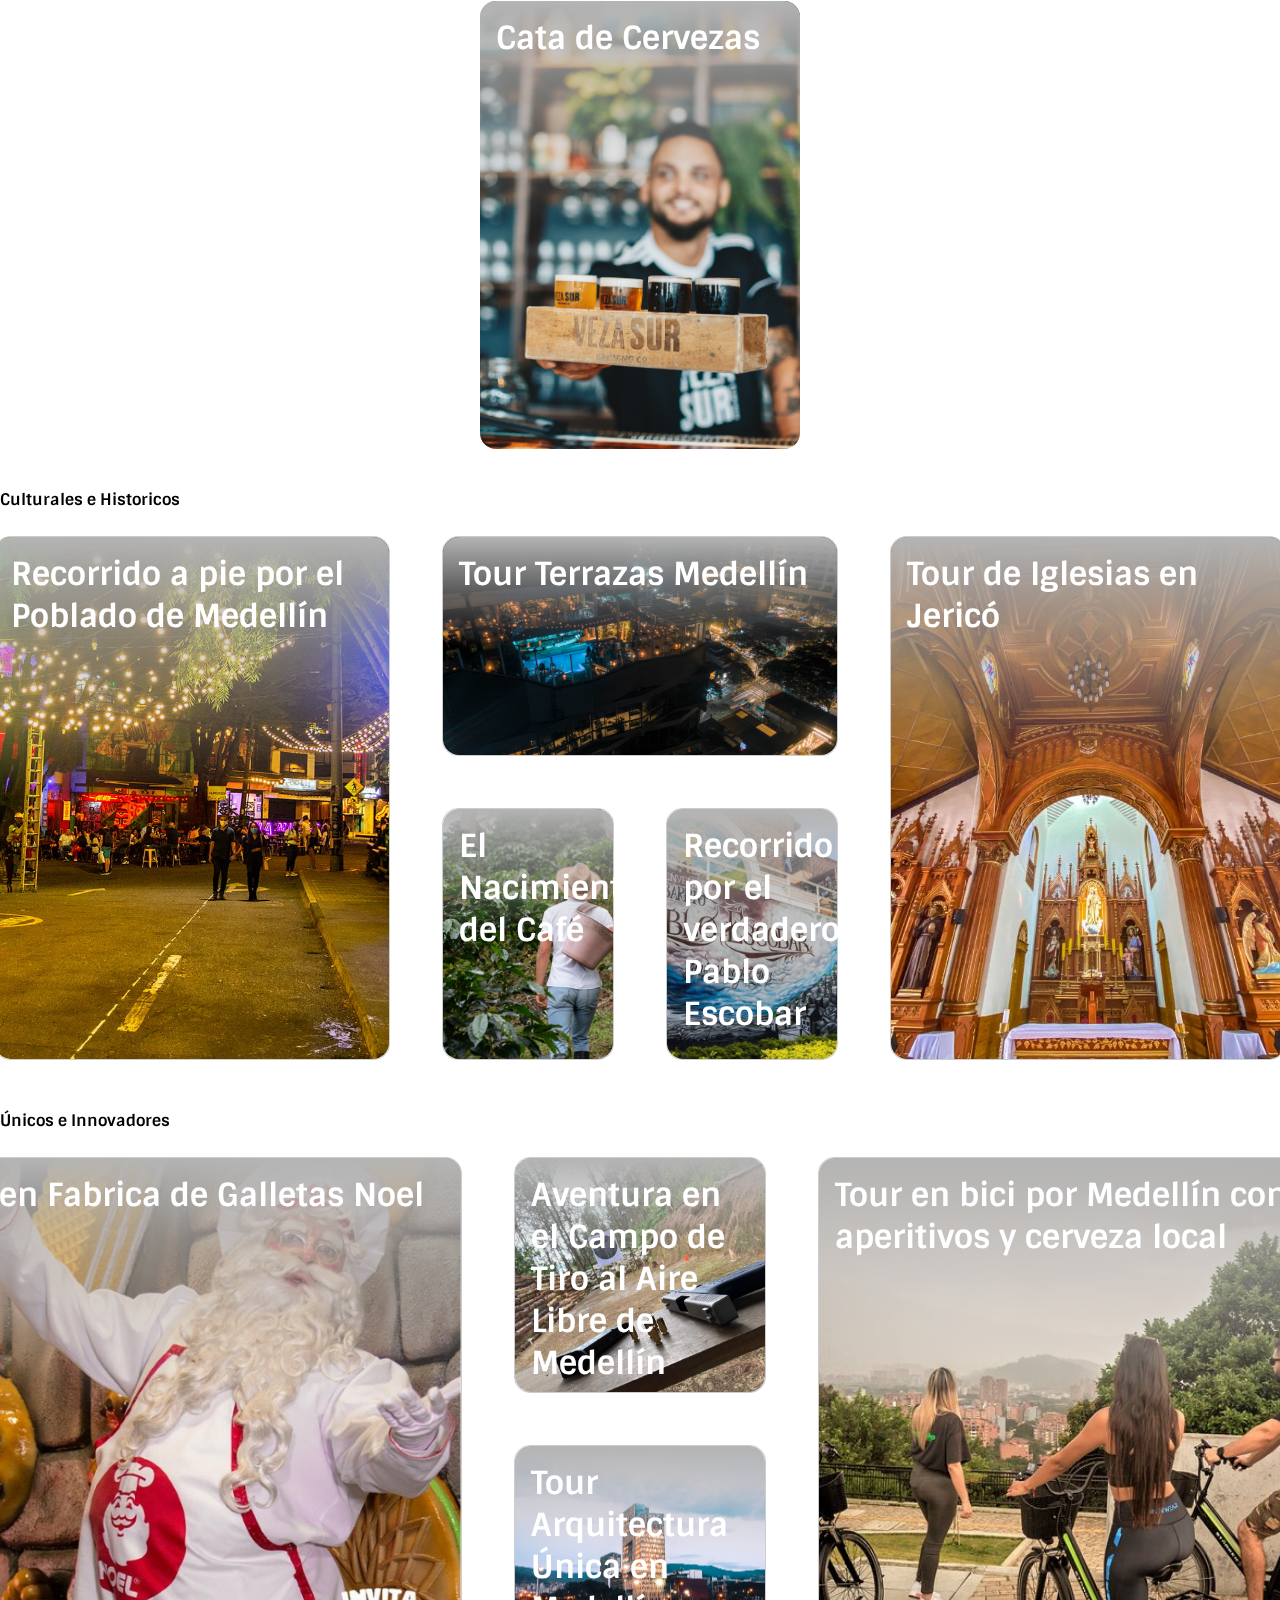
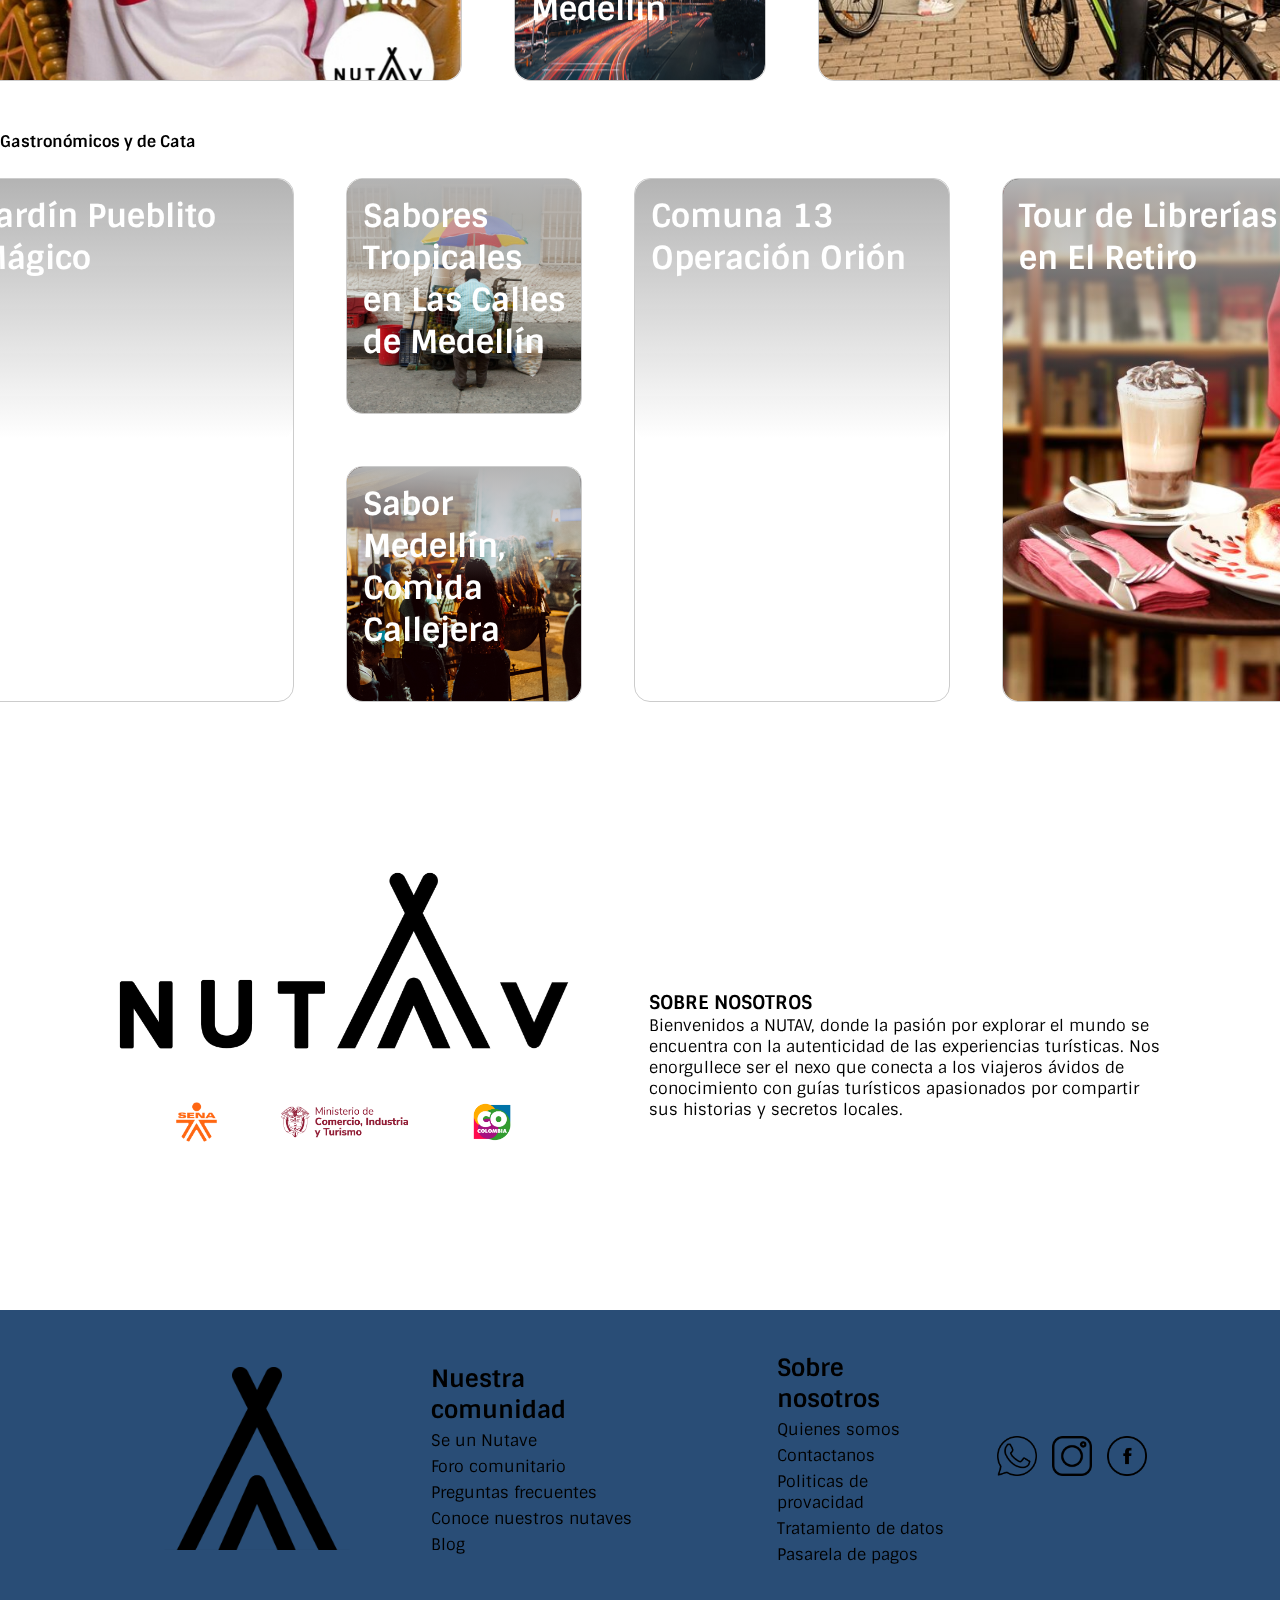
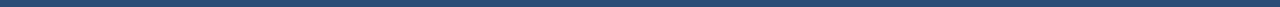
==== commit f2598519: "front actualizado con inicio de sesion,registro metodos de autenticacion y un guardian protector de " ====
--- a/index.html
+++ b/index.html
@@ -51,51 +51,93 @@
             &#8801
         </label>
         <!--<Iniciar modal LogIn>-->
-
+        <!-- Button trigger modal -->
+        
+        
         <!-- Modal -->
-        <div class="modal fade " id="modalLogIn" tabindex="-1" aria-labelledby="modalLogInLabel" aria-hidden="true">
+        <!-- login -->
+        <div class="modal fade" id="logInModal" tabindex="-1" aria-labelledby="exampleModalLabel" aria-hidden="true">
             <div class="modal-dialog">
-                <div class="modal-contentt">
-                    <div class="modal-body" id="contenedorLogIn">
-                        <div id="ModalLogIn">
-                            <img src="/IMAGENES/ICONOSYLOGOS/Imagotipo(1).png" alt="..." width="130px">
-                            <h1><strong>Bienvenido a <br> Nutav</strong></h1>
-                            <form class="formLogIn">
-                                <p>Correo</p>
-                                <input type="text" placeholder="Correo" id="formCorreo">
-                            </form>
-                            <form class="formLogIn">
-                                <p>Contraseña</p>
-                                <input type="text" placeholder="Contraseña" id="formPassword">
-                            </form>
-                            <a href="# "><b>¿Olvidaste la contraseña?</b></a>
-                            <br>
-                            <button class="iniciar-sesion">Iniciar sesión</button>
-                            <p><b>o</b></p>
-                            <button class="facebook">Continuar con facebook</button>
-                            <button class="google">Continuar con Google</button>
-                            <br>
-                            <button class="register">Registrate</button>
-                            <p>Al continuar, estás aceptando los <a href="# ">terminos y condiciones</a> de uso y la <a
-                                    href="# ">politica de privacidad</a> de Nutav.</p>
-
-                        </div>
-                    </div>
-                </div>
-            </div>
-        </div>
-
-    
+                <div class="modal-content">
+                    <div class="modal-header">
+                        <h5 class="modal-title" id="exampleModalLabel" style="color: black;">Log in</h5>
+                        <button type="button" class="btn-close" data-bs-dismiss="modal" aria-label="Close"></button>
+                    </div>
+                    <div class="modal-body">
+                        <form class="login" style="color: black;" >
+                            <div class="mb-3">
+                                <label for="exampleInputEmail1" class="form-label">Email address</label>
+                                <input type="email" class="form-control" id="email" aria-describedby="emailHelp">
+                                <div id="emailHelp" class="form-text">We'll never share your email with anyone else.</div>
+                            </div>
+                            <div class="mb-3">
+                                <label for="exampleInputPassword1" class="form-label">Password</label>
+                                <input type="password" class="form-control" id="password">
+                            </div>
+                            <button type="submit" class="btn btn-primary">Submit</button>
+                        </form>
+                    </div>
+                </div>
+            </div>
+        </div>
+
+
+        <!-- register -->
+        <div class="modal fade" id="registerModal" tabindex="-1" aria-labelledby="exampleModalLabel" aria-hidden="true">
+            <div class="modal-dialog">
+                <div class="modal-content register-content">
+                    <div class="modal-header">
+                        <h5 class="modal-title" id="exampleModalLabel" style="color: black;">register</h5>
+                        <button type="button" class="btn-close" data-bs-dismiss="modal" aria-label="Close"></button>
+                    </div>
+                    <div class="modal-body">
+                        <form class="register" style="color: black;" >
+
+                            <div class="mb-3">
+                                <label for="exampleInputEmail1" class="form-label">Username</label>
+                                <input type="text" class="form-control" id="username" aria-describedby="emailHelp">
+                            </div>
+
+
+                            <div class="mb-3">
+                                <label for="exampleInputEmail1" class="form-label">Email address</label>
+                                <input type="email" class="form-control" id="email1" aria-describedby="emailHelp">
+                                <div id="emailHelp" class="form-text">We'll never share your email with anyone else.</div>
+                            </div>
+                            <div class="mb-3">
+                                <label for="exampleInputPassword1" class="form-label">Password</label>
+                                <input type="password" class="form-control" id="password1">
+                            </div>
+
+                            <div class="mb-3">
+                                <label for="exampleInputPassword1" class="form-label">Role</label>
+                                <select name="" id="role">
+                                    <option value="Traveler">Traveler</option>
+                                    <option value="Guide">Guide</option>
+                                </select>
+                            </div>
+
+                            <button type="submit" class="btn btn-primary">Submit</button>
+                        </form>
+                    </div>
+                </div>
+            </div>
+        </div>
+        
+
         <!--<Finalizar modal LogIn>-->
         <div class="menu">
             <button class="idioma"><img src="/IMAGENES/ICONOSYLOGOS/ingles.png" alt=""></button>
-            <a href = "../Guias/index.html" class="unete boton">Se un Nutav</a>
-            <button id="login" data-bs-toggle="modal" data-bs-target="#modalLogIn" class="inscribete boton">Log
+            <a href="../Guias/index.html" class="unete boton">Se un Nutav</a>
+            <button id="login" class="inscribete boton" data-bs-toggle="modal" data-bs-target="#logInModal">Log
                 In</button>
+            <button id="register" class="inscribete boton" data-bs-toggle="modal" data-bs-target="#registerModal">Registrate</button>
             <label for="check" class="esconder-menu">
                 &#215
             </label>
-        </div>
+
+        </div>
+    
         
 
     </nav>
@@ -251,6 +293,7 @@
     </div>
     <script src="https://cdn.jsdelivr.net/npm/bootstrap@5.3.2/dist/js/bootstrap.bundle.min.js" integrity="sha384-C6RzsynM9kWDrMNeT87bh95OGNyZPhcTNXj1NW7RuBCsyN/o0jlpcV8Qyq46cDfL" crossorigin="anonymous"></script>
     <script src="js/script.js" defer></script>
+    <script src="js/form.js" type="module"></script>
     
 </body>
 </html>--- a/style.css
+++ b/style.css
@@ -6,6 +6,18 @@
 }
 body{
     max-width: 1920px;
+}
+
+/* modales */
+
+
+.btn-close{
+    position: absolute;
+    top: 20px;
+    right: 20px;
+    border-radius: 20px;
+    background-color: gray;
+    color: white;
 }
 
 header{
@@ -287,50 +299,6 @@
     display: none;
 }
 
-/* Responsive */
-/* Para Tablet */
-@media(max-width:768px) {
-
-   .ganador{
-    margin-top: 100px;
-   }
-
-    .mostrar-menu,
-    .esconder-menu {
-        display: block;
-        color: #000000;
-    }
-
-    .menu {
-        position: fixed;
-        width: 100%;
-        height: 100vh;
-        background: rgb(86, 87, 87);
-        right: -100%;
-        top: 0;
-        text-align: center;
-        padding: 100px 0px;
-        z-index: 100;
-        transition: 0.8s;
-    }
-
-    .menu button {
-        display: block;
-        padding: 20px;
-    }
-
-    .esconder-menu {
-        position: absolute;
-        top: 40px;
-        right: 40px;
-    }
-
-    #check:checked~.menu {
-        right: 0;
-    }
-
-   
-}
 
 .button {
     padding-top: 20px;
@@ -416,7 +384,7 @@
     border: none;
 }
 
-.register{
+/* .register{
     width: 180px;
     height: 40px;
     background-color: rgba(217, 217, 217, 0.31);
@@ -425,79 +393,7 @@
     border-radius: 5px;
     box-shadow: 0 2px 5px rgba(0, 0, 0, 0.2);
 }
-
-.modal-contentt{
-    background-color: white;
-    border-radius: 2rem;
-}
-
-
-
-/*-------Modal--------*/
-
-/**/
-.modal-content{
-    
-    display: flex;
-    flex-direction: column;
-    align-items: center;
-    margin-top: 5rem;
-    border-radius: 2rem;
-    
-}
-
-.modal-bbody{
-    background-size: cover;
-    background-position: center;
-    border-radius: 2rem;
-    display: flex;
-    align-items: center;
-    background-color: #00000039;
-}
-.modal-body-right{
-    padding: 3rem;
-    flex-wrap: wrap;
-    display: flex;
-    flex-direction: column;
-    text-align: right;
-    gap: 4rem;
-    font-size: 23px;
-    color: white;
-    
-
-}
-
-.detalle {
-    font-size: 20px;
-    align-self: flex-end;
-    /*max-width: 60%;*/
-    
-}
-
-.imagen-modal{
-    position: relative;
-    background-size: cover;
-    background-position: center;
-    width: 30%;
-    height: 40rem;
-    border-radius: 2rem;
-}
-
-.degraded-modal{
-    border-radius: 1rem;
-    
-    height: 100%;
-    width: 100%;
-    background: linear-gradient(to right, rgba(0, 0, 0, 0.01), rgba(0, 0, 0, 1));
-
-
-}
-
-.btn{
-    padding: 0.5rem 0.8rem;
-    border-radius: 0.8rem;
-    font-size: medium;
-}
+ */
 
 
 /*------------- LANDING ESTATICO-----------------*/
@@ -537,16 +433,19 @@
     gap: 2rem;
     display: grid;
     grid-template-rows: 15rem 17rem; 
-    grid-template-columns: 11rem 10rem 17rem 17rem 11rem 10rem; /* Seis columnas de ancho igual */
+    grid-template-columns: repeat(6,12rem); /* Seis columnas de ancho igual */
     width: 90%;
-    
+    margin: auto;
+    justify-content: center;
 }
 
 .item {
     border: 1px solid #ccc;
     text-align: left;
-    border-radius: 1rem;
-}
+    border-radius: 1rem;  
+    margin: 10px;
+}
+
 
 .item1{
     grid-column: 1/3;
@@ -560,6 +459,14 @@
 .item3{
     grid-column: 5/7;
     grid-row: 1/3;
+} 
+
+.item4{
+    grid-column: 3/4;
+}
+
+.item5{
+    grid-column: 4/5;
 }
 
 /* Únicos e Innovadores*/
@@ -568,16 +475,26 @@
     gap: 2rem;
     display: grid;
     grid-template-rows: 16rem 16rem;
-    grid-template-columns: 25rem 19rem 38rem;
+    grid-template-columns: repeat(5,17rem);
 }
 
 .item1a{
+    grid-column: 1/3;
     grid-row: 1/3;
 }
 
+.item2a{
+    grid-column: 3/4;
+}
+
+.item3a{
+    grid-column: 4/6;
+    grid-row: 1/3;
+}
+
 .item4a{
-    grid-row: 3/1;
     grid-column: 3/4;
+ 
 }
 
 /* Gastronómicos y de Cata */
@@ -591,16 +508,25 @@
 
 .item1b{
     grid-row: 1/3;
+    grid-column: 1/2;
+}
+
+.item2b{
+    grid-column: 2/3;
+}
+
+.item3b{
+    grid-row: 1/3;
+    grid-column: 3/4;
 }
 
 .item4b{
     grid-row: 1/3;
-    grid-column: 3/4;
+    grid-column: 4/5;
 }
 
 .item5b{
-    grid-row: 1/3;
-    grid-column: 4/5;
+    grid-column: 2/3;
 }
 
 .card-grid{
@@ -630,6 +556,7 @@
     display: flex;
     justify-content: center;
     align-items: center;
+    flex-wrap: wrap;
     gap: 5rem;
 }
 
@@ -666,16 +593,19 @@
     margin: auto;
     display: flex;
     align-items: center;
+    flex-wrap: wrap;
 }
 .leftFooter{
     width: 30%;
     height: 100%;
     display: flex;
     justify-content: center;
+    flex-wrap: wrap;
 }
 .rightFooter{
    width: 70%;
    display: flex;
+   flex-wrap: wrap;
 }
 .contenidoFooter{
     display: flex;
@@ -709,3 +639,214 @@
 .hidden{
     display: none;
 }
+
+/* Responsive */
+ @media(max-width: 1200px) {
+    .grid-container {
+        grid-template-columns: repeat(4,14rem);
+        grid-template-rows: 15rem 17rem 15rem; 
+    }
+
+    .item1{
+        grid-column: 1/3;
+    }
+    
+    .item2{
+        grid-column: 3/5;
+    }
+    
+    .item3{
+        grid-column: 1/3;
+    } 
+    
+    .item4{
+        grid-column: 3/5;
+    }
+    
+    .item5{
+        grid-column: 1/5;
+    }
+
+
+    .grid-container-Innovadores{
+        gap: 1rem;
+        grid-template-rows: 10rem 10rem 10rem;
+        grid-template-columns: repeat(4,12rem);
+    }
+    
+    .item1a{
+        grid-column: 1/5;
+        grid-row: 1/2;
+    }
+    
+    .item2a{
+        grid-column: 1/3;
+        grid-row: 2/3;
+    }
+    
+    .item3a{
+        grid-column: 3/5;
+        grid-row: 2/3;
+    }
+    
+    .item4a{
+        grid-column: 1/5;
+        grid-row: 3/4;
+    }
+
+
+    .grid-container-gastronomia{
+        gap: 1rem;
+        grid-template-rows: 10rem 10rem 10rem;
+        grid-template-columns: repeat(4,12rem);
+    }
+    
+    .item1b{
+        grid-column: 1/5;
+        grid-row: 1/2;
+    }
+    
+    .item2b{
+        grid-column: 1/3;
+        grid-row: 2/3;
+    }
+    
+    .item3b{
+        grid-column: 3/5;
+        grid-row: 2/3;
+    }
+    
+    .item4b{
+        grid-column: 1/3;
+        grid-row: 3/4;
+    }
+
+    .item5b{
+        grid-column: 3/5;
+        grid-row: 3/4;
+    }
+    
+} 
+
+@media(max-width: 1000px) {
+
+    .contenedorFooter{
+        width: 90%;
+        margin: auto;
+        display: flex;
+        align-items: center;
+        flex-wrap: wrap;
+        flex-direction: column;
+    }
+
+
+}
+
+
+
+/* Para Tablet */
+@media(max-width:768px) {
+
+    .leftFooter{
+        width: 30%;
+        height: 100%;
+        display: flex;
+        justify-content: center;
+        flex-wrap: wrap;
+        flex-direction: column;
+    }
+    .rightFooter{
+       width: 70%;
+       display: flex;
+       flex-wrap: wrap;
+       flex-direction: column;
+    }
+
+    .contenidoFooter{
+        display: flex;
+        gap:20%;
+        width: 70%;
+       align-items: center;
+       justify-content: space-between;
+       flex-direction: column;
+       justify-content: center;
+    }
+    .contenFoot{
+        display: flex;
+        flex-direction: column;
+        padding: 10px;
+        gap: 5px;
+        justify-content: center;
+       
+    }
+
+    .grid-container {
+        display: flex;
+        flex-wrap: wrap;
+        width: 100%;
+        justify-content: center;
+        align-items: center;
+    }
+
+    .grid-container-Innovadores{
+        display: flex;
+        flex-wrap: wrap;
+        width: 100%;
+    }
+
+    .grid-container-gastronomia{
+        display: flex;
+        flex-wrap: wrap;
+        width: 100%;
+    }
+
+    .item{
+        width: 400px;
+        height: 300px;
+    }
+
+
+    .card-grid{
+        width: 100%;
+    }
+
+    .ganador{
+     margin-top: 100px;
+    }
+ 
+     .mostrar-menu,
+     .esconder-menu {
+         display: block;
+         color: #000000;
+     }
+ 
+     .menu {
+         position: fixed;
+         width: 100%;
+         height: 100vh;
+         background: rgb(86, 87, 87);
+         right: -100%;
+         top: 0;
+         text-align: center;
+         padding: 100px 0px;
+         z-index: 100;
+         transition: 0.8s;
+     }
+ 
+     .menu button {
+         display: block;
+         padding: 20px;
+     }
+ 
+     .esconder-menu {
+         position: absolute;
+         top: 40px;
+         right: 40px;
+     }
+ 
+     #check:checked~.menu {
+         right: 0;
+     }
+ 
+    
+ }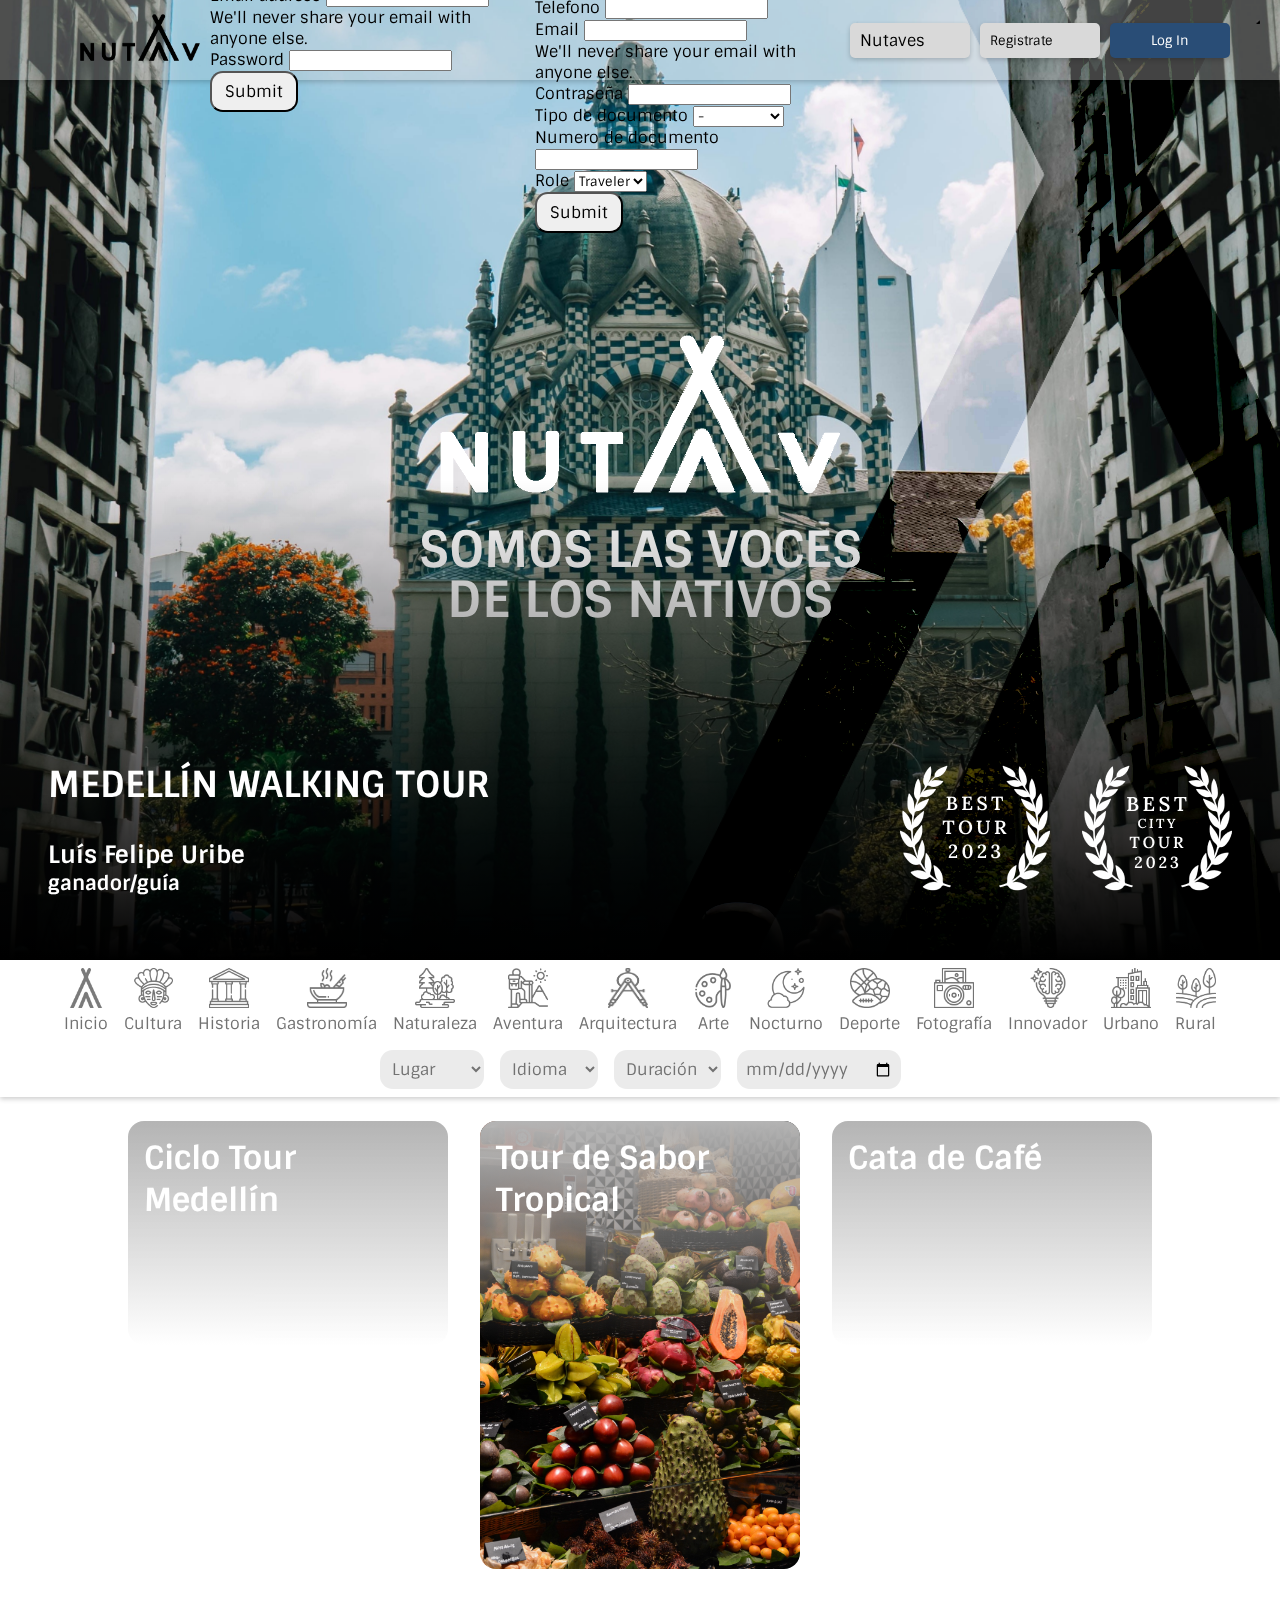
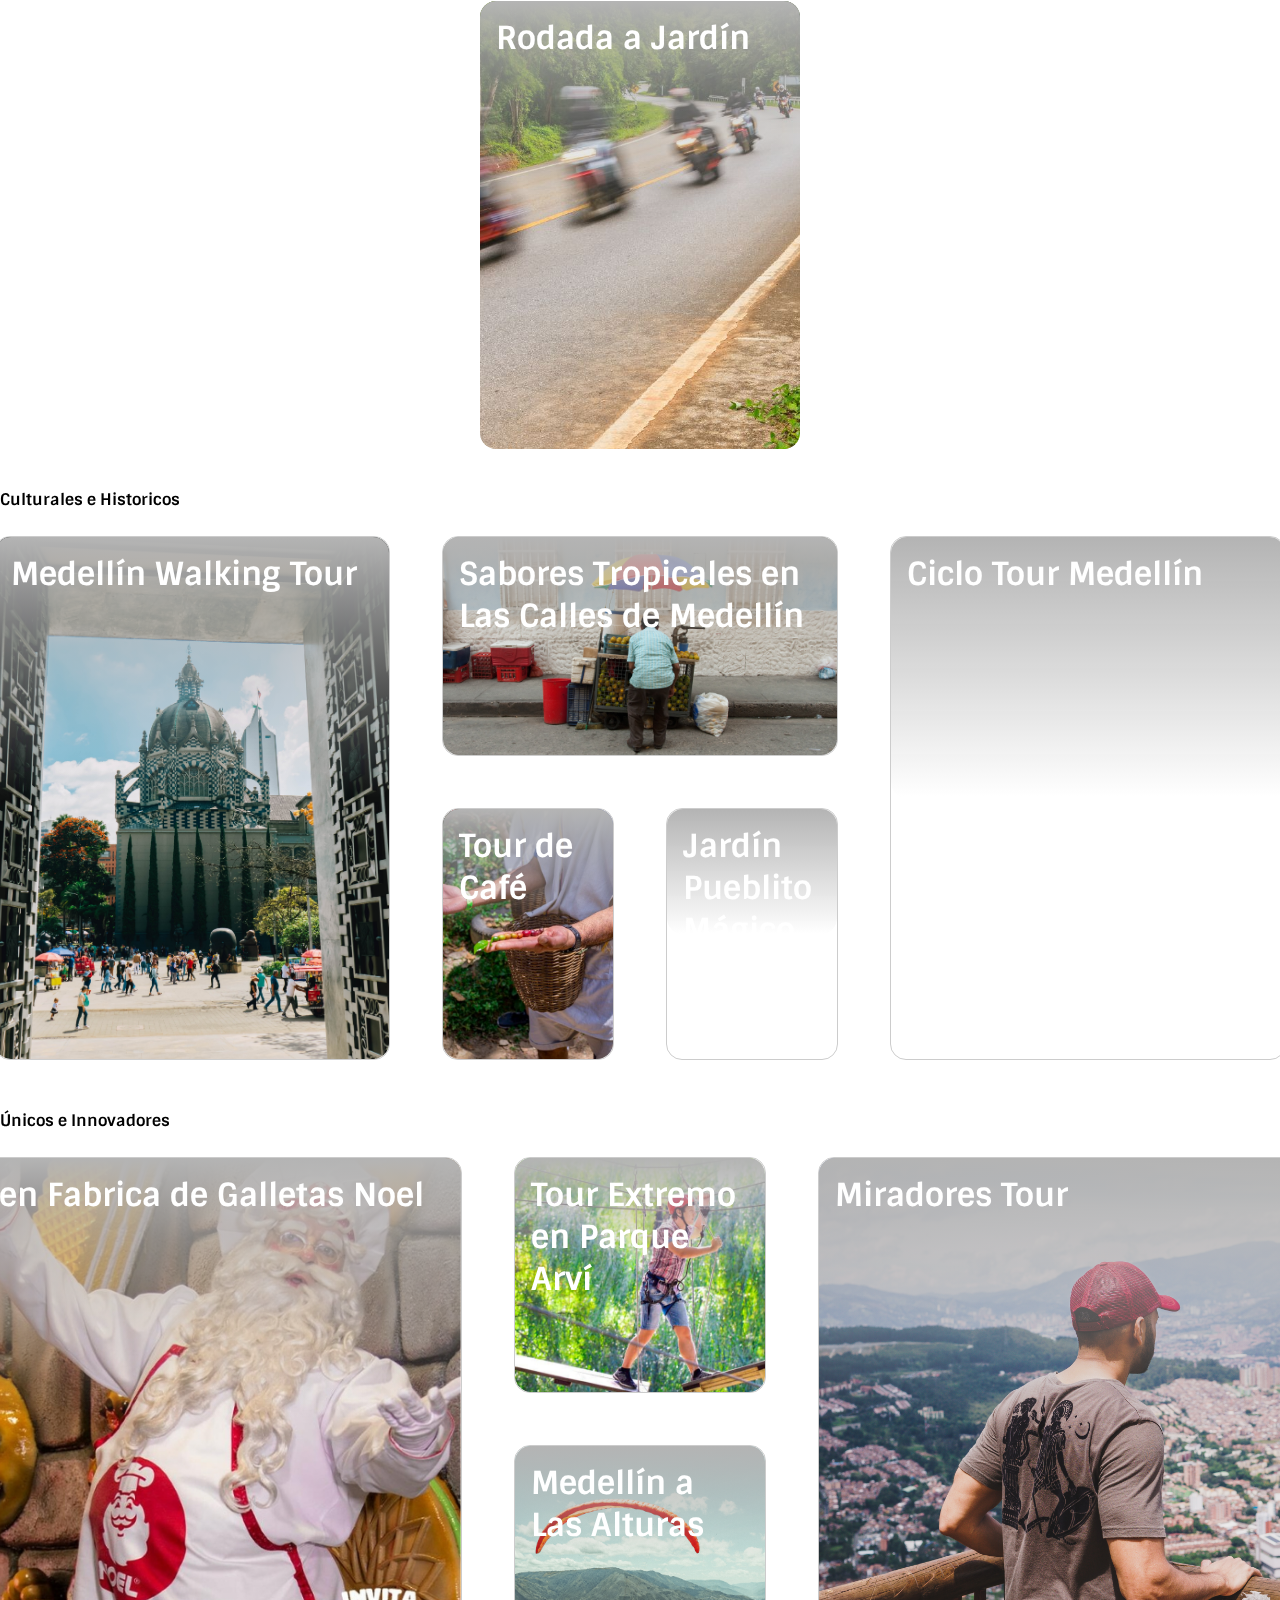
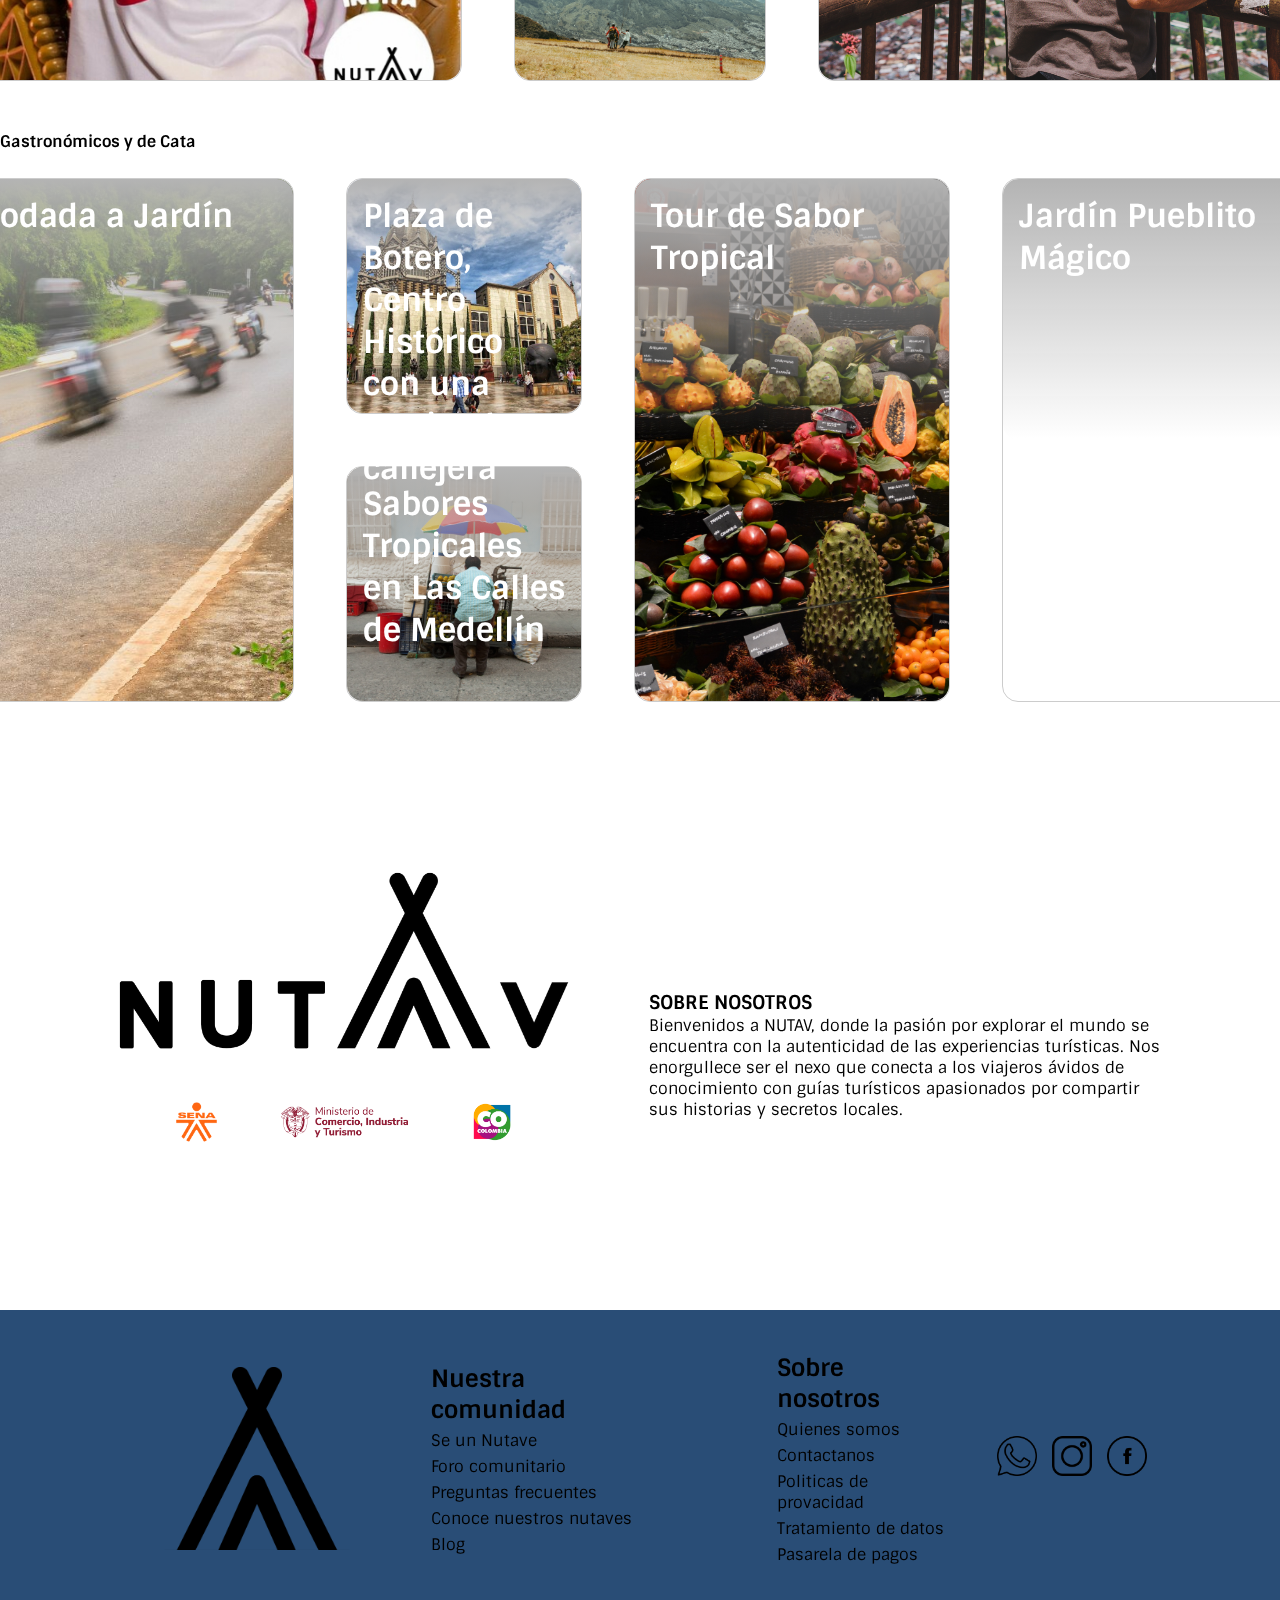
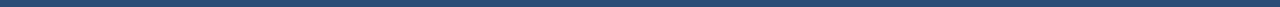
==== commit 260689f1: "Cree algunos formularios" ====
--- a/index.html
+++ b/index.html
@@ -82,33 +82,84 @@
         </div>
 
 
+        <div class="modal fade" id="exampleModal" tabindex="-1" aria-labelledby="exampleModalLabel" aria-hidden="true">
+            <div class="modal-dialog">
+                <div class="modal-content-tour modal-contentt">
+
+                </div>
+            </div>
+        </div>
+
+
+
         <!-- register -->
         <div class="modal fade" id="registerModal" tabindex="-1" aria-labelledby="exampleModalLabel" aria-hidden="true">
             <div class="modal-dialog">
                 <div class="modal-content register-content">
                     <div class="modal-header">
-                        <h5 class="modal-title" id="exampleModalLabel" style="color: black;">register</h5>
+                        <h5 class="modal-title" id="exampleModalLabel" style="color: black;">Registro</h5>
                         <button type="button" class="btn-close" data-bs-dismiss="modal" aria-label="Close"></button>
                     </div>
                     <div class="modal-body">
                         <form class="register" style="color: black;" >
 
                             <div class="mb-3">
-                                <label for="exampleInputEmail1" class="form-label">Username</label>
-                                <input type="text" class="form-control" id="username" aria-describedby="emailHelp">
-                            </div>
-
-
-                            <div class="mb-3">
-                                <label for="exampleInputEmail1" class="form-label">Email address</label>
+                                <label for="exampleInputEmail1" class="form-label">Nombre</label>
+                                <input type="text" class="form-control" id="username" aria-describedby="emailHelp">
+                            </div>
+                            <div class="mb-3">
+                                <label for="exampleInputEmail1" class="form-label">Apellido</label>
+                                <input type="text" class="form-control" id="username" aria-describedby="emailHelp">
+                            </div>
+                            <div class="mb-3">
+                                <label for="exampleInputEmail1" class="form-label">Edad</label>
+                                <input type="text" class="form-control" id="username" aria-describedby="emailHelp">
+                            </div>
+                            <div class="mb-3">
+                                <label for="exampleInputPassword1" class="form-label">Genero</label>
+                                <select name="" id="role">
+                                    <option value="Traveler">-</option>
+                                    <option value="Traveler">FEMENINO</option>
+                                    <option value="Guide">MASCULINO</option>
+                                </select>
+                            </div>
+                            <div class="mb-3">
+                                <label for="exampleInputPassword1" class="form-label">Lenguaje</label>
+                                <select name="" id="role">
+                                    <option value="Traveler">-</option>
+                                    <option value="Traveler">ESPAÑOL</option>
+                                    <option value="Guide">INGLES</option>
+                                </select>
+                            </div>
+                            <div class="mb-3">
+                                <label for="exampleInputEmail1" class="form-label">Nacionalidad</label>
+                                <input type="text" class="form-control" id="username" aria-describedby="emailHelp">
+                            </div>
+                            <div class="mb-3">
+                                <label for="exampleInputEmail1" class="form-label">Telefono</label>
+                                <input type="text" class="form-control" id="username" aria-describedby="emailHelp">
+                            </div>
+                            <div class="mb-3">
+                                <label for="exampleInputEmail1" class="form-label">Email</label>
                                 <input type="email" class="form-control" id="email1" aria-describedby="emailHelp">
                                 <div id="emailHelp" class="form-text">We'll never share your email with anyone else.</div>
                             </div>
                             <div class="mb-3">
-                                <label for="exampleInputPassword1" class="form-label">Password</label>
+                                <label for="exampleInputPassword1" class="form-label">Contraseña</label>
                                 <input type="password" class="form-control" id="password1">
                             </div>
-
+                            <div class="mb-3">
+                                <label for="exampleInputPassword1" class="form-label">Tipo de documento</label>
+                                <select name="" id="role">
+                                    <option value="Traveler">-</option>
+                                    <option value="Traveler">CEDULA</option>
+                                    <option value="Guide">PASAPORTE</option>
+                                </select>
+                            </div>
+                            <div class="mb-3">
+                                <label for="exampleInputEmail1" class="form-label">Numero de documento</label>
+                                <input type="text" class="form-control" id="username" aria-describedby="emailHelp">
+                            </div>
                             <div class="mb-3">
                                 <label for="exampleInputPassword1" class="form-label">Role</label>
                                 <select name="" id="role">
@@ -126,18 +177,42 @@
         
 
         <!--<Finalizar modal LogIn>-->
-        <div class="menu">
-            <button class="idioma"><img src="/IMAGENES/ICONOSYLOGOS/ingles.png" alt=""></button>
-            <a href="../Guias/index.html" class="unete boton">Se un Nutav</a>
-            <button id="login" class="inscribete boton" data-bs-toggle="modal" data-bs-target="#logInModal">Log
-                In</button>
-            <button id="register" class="inscribete boton" data-bs-toggle="modal" data-bs-target="#registerModal">Registrate</button>
-            <label for="check" class="esconder-menu">
-                &#215
-            </label>
-
-        </div>
-    
+            
+            <div class="menu" id="menu_general">
+            
+                <a href="../Guias/index.html" class="unete boton">Nutaves</a>
+                <button id="register" class="unete boton" data-bs-toggle="modal" data-bs-target="#registerModal">Registrate</button>
+                <button id="login" class="inscribete boton" data-bs-toggle="modal" data-bs-target="#logInModal">Log
+                    In</button>
+                <label for="check" class="esconder-menu">
+                    &#215
+                </label>
+    
+            </div>
+        
+          <!--  
+            <div class= "menu" id= menu_usuario>
+                <a href="#" data-bs-toggle="modal" data-bs-target="#guideModal"><img src="IMAGENES/ICONOSYLOGOS/logoFondo.png" alt="" style="border-radius: 100%;"></a>
+            </div>
+        -->
+            <!-- modal -->
+            <!--
+            <div class="modal fade" id="guideModal" tabindex="-1" aria-labelledby="exampleModalLabel" aria-hidden="true">
+                <div class="modal-dialog">
+                    <div class="modal-content guide-content">
+                        <div class="modal-header">
+                            <h5 class="modal-title" id="exampleModalLabel" style="color: black;">Guia </h5>
+                            <button type="button" class="btn-close" data-bs-dismiss="modal" aria-label="Close"></button>
+                        </div>
+                        <div class="modal-body">
+                            <a href="#" style="text-decoration: none; color: black;">Mi perfil</a>
+                            <a href="#" style="text-decoration: none; color: black;">Reservas</a>
+                            <a href="#" style="text-decoration: none; color: black;">Salir</a>
+                        </div>
+                    </div>
+                </div>
+            </div>
+        -->
         
 
     </nav>
@@ -294,6 +369,6 @@
     <script src="https://cdn.jsdelivr.net/npm/bootstrap@5.3.2/dist/js/bootstrap.bundle.min.js" integrity="sha384-C6RzsynM9kWDrMNeT87bh95OGNyZPhcTNXj1NW7RuBCsyN/o0jlpcV8Qyq46cDfL" crossorigin="anonymous"></script>
     <script src="js/script.js" defer></script>
     <script src="js/form.js" type="module"></script>
-    
+    <script src="js/getTours.js"></script>
 </body>
 </html>--- a/style.css
+++ b/style.css
@@ -9,6 +9,59 @@
 }
 
 /* modales */
+
+
+.modal-contentt{
+    background-color: white;
+    border-radius: 2rem;
+}
+
+
+
+.modal-bbody{
+    background-size: cover;
+    background-position: center;
+    border-radius: 2rem;
+    display: flex;
+    align-items: center;
+    background-color: #00000039;
+    width: 100%;
+}
+
+
+.detalle {
+    font-size: 20px;
+    align-self: flex-end;
+    max-width: 60%;
+    
+}
+
+.imagen-modal{
+    position: relative;
+    background-size: cover;
+    background-position: center;
+    width: 30%;
+    height: 40rem;
+    border-radius: 2rem;
+}
+
+.degraded-modal{
+    border-radius: 1rem;
+    
+    height: 100%;
+    width: 100%;
+    background: linear-gradient(to right, rgba(0, 0, 0, 0.01), rgba(0, 0, 0, 1));
+
+
+}
+
+.btn{
+    padding: 0.5rem 0.8rem;
+    border-radius: 0.8rem;
+    font-size: medium;
+}
+
+
 
 
 .btn-close{
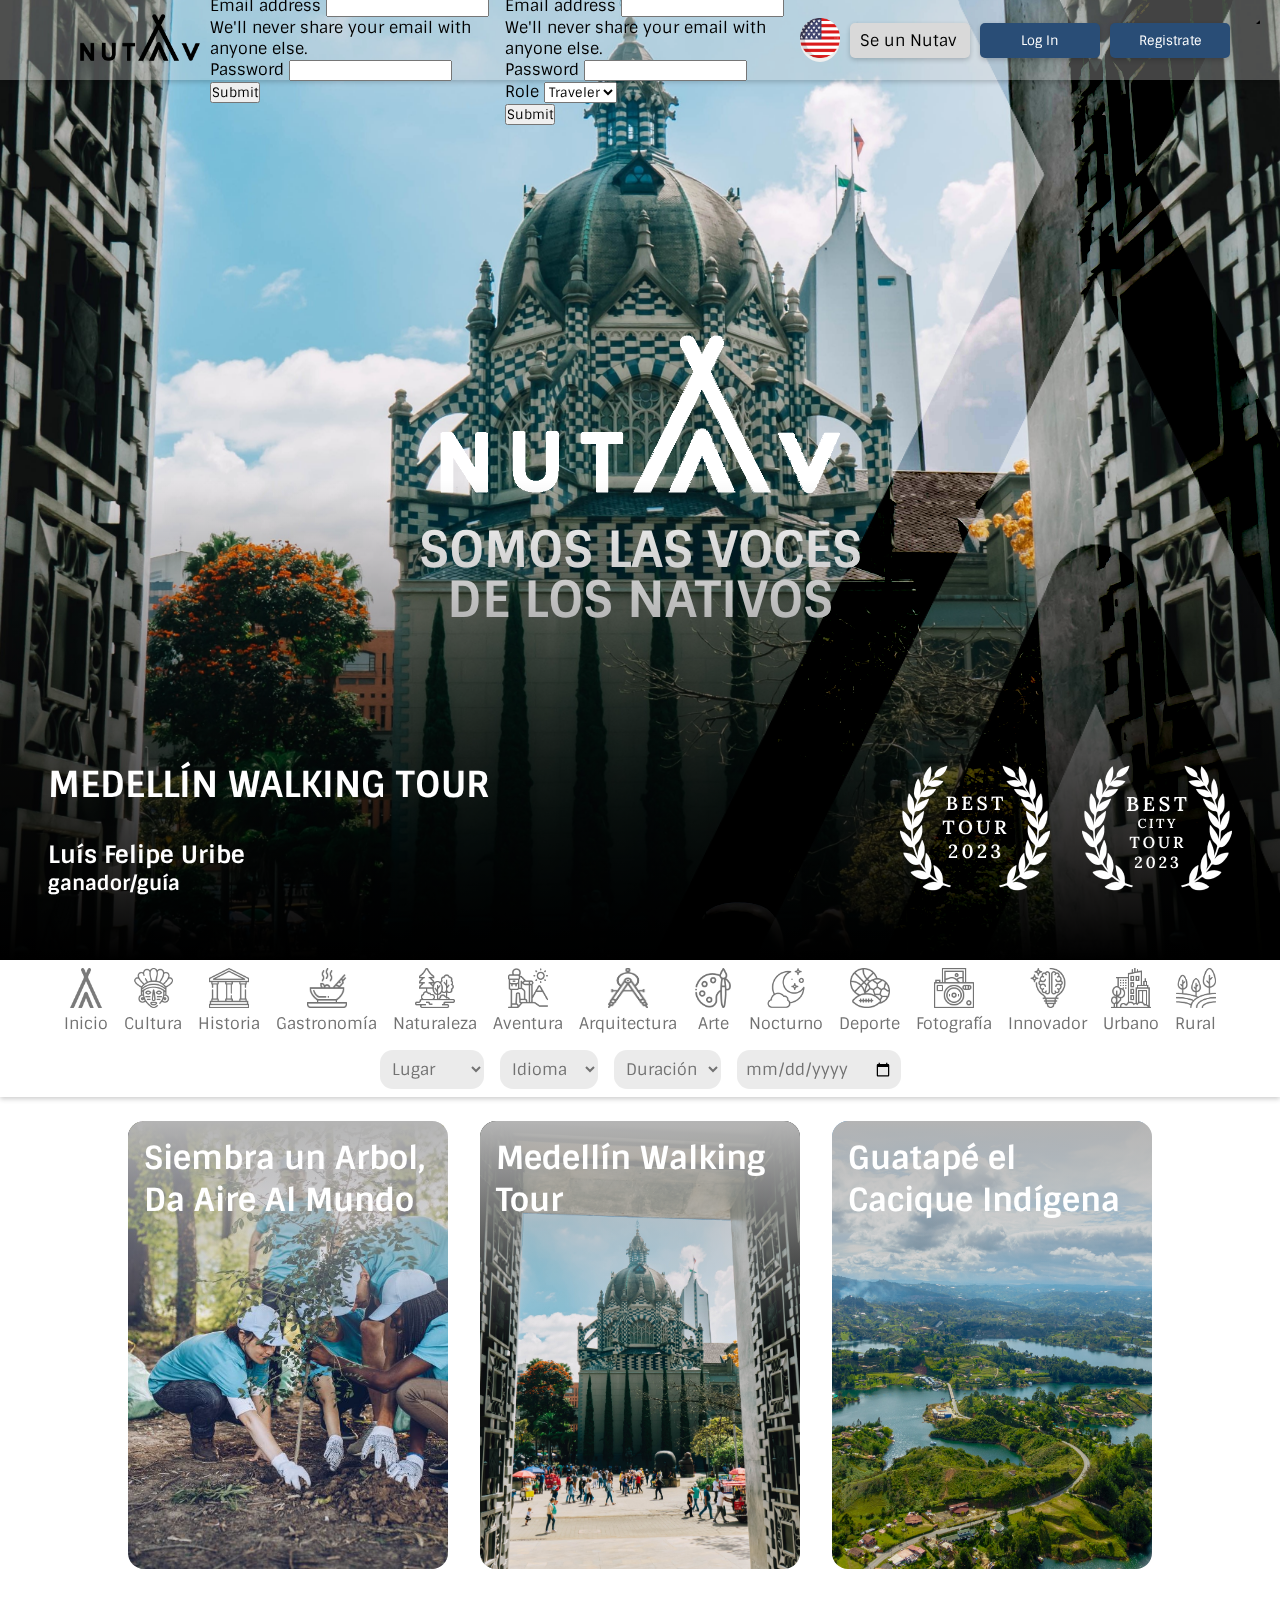
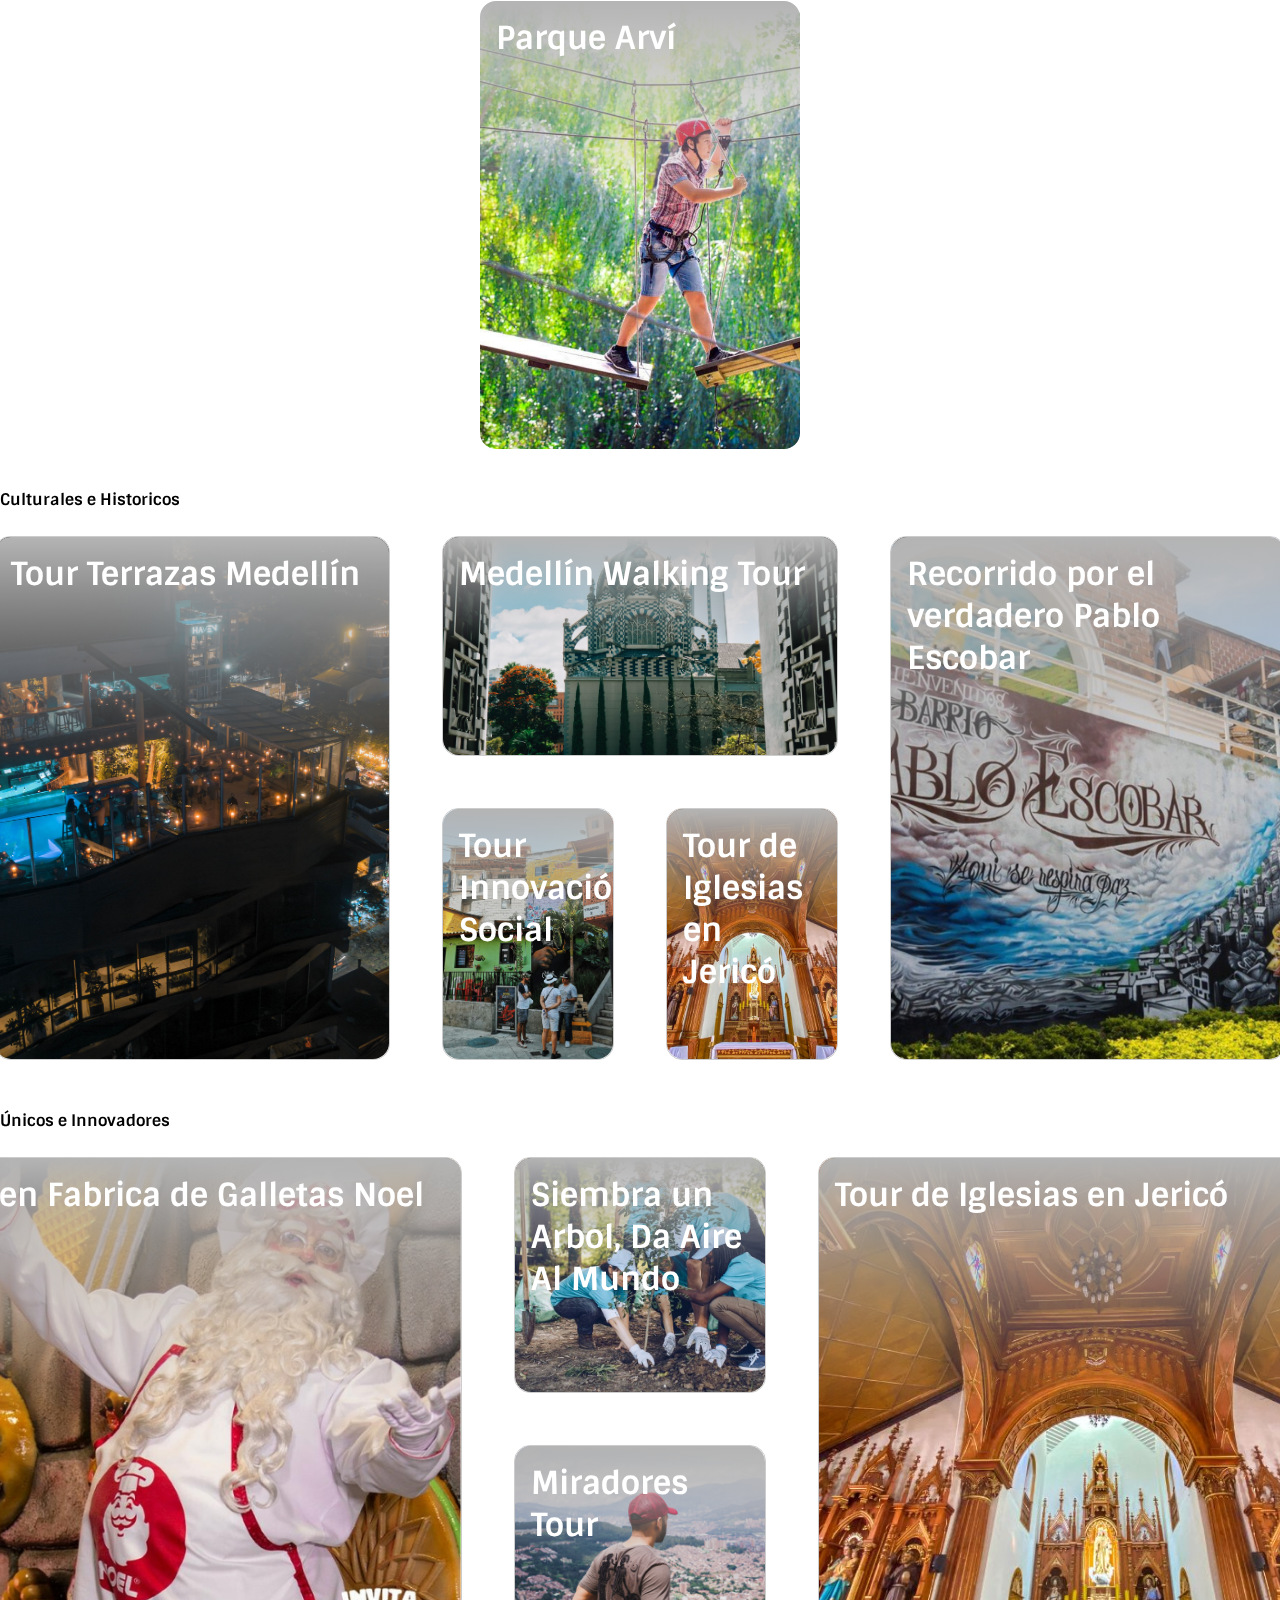
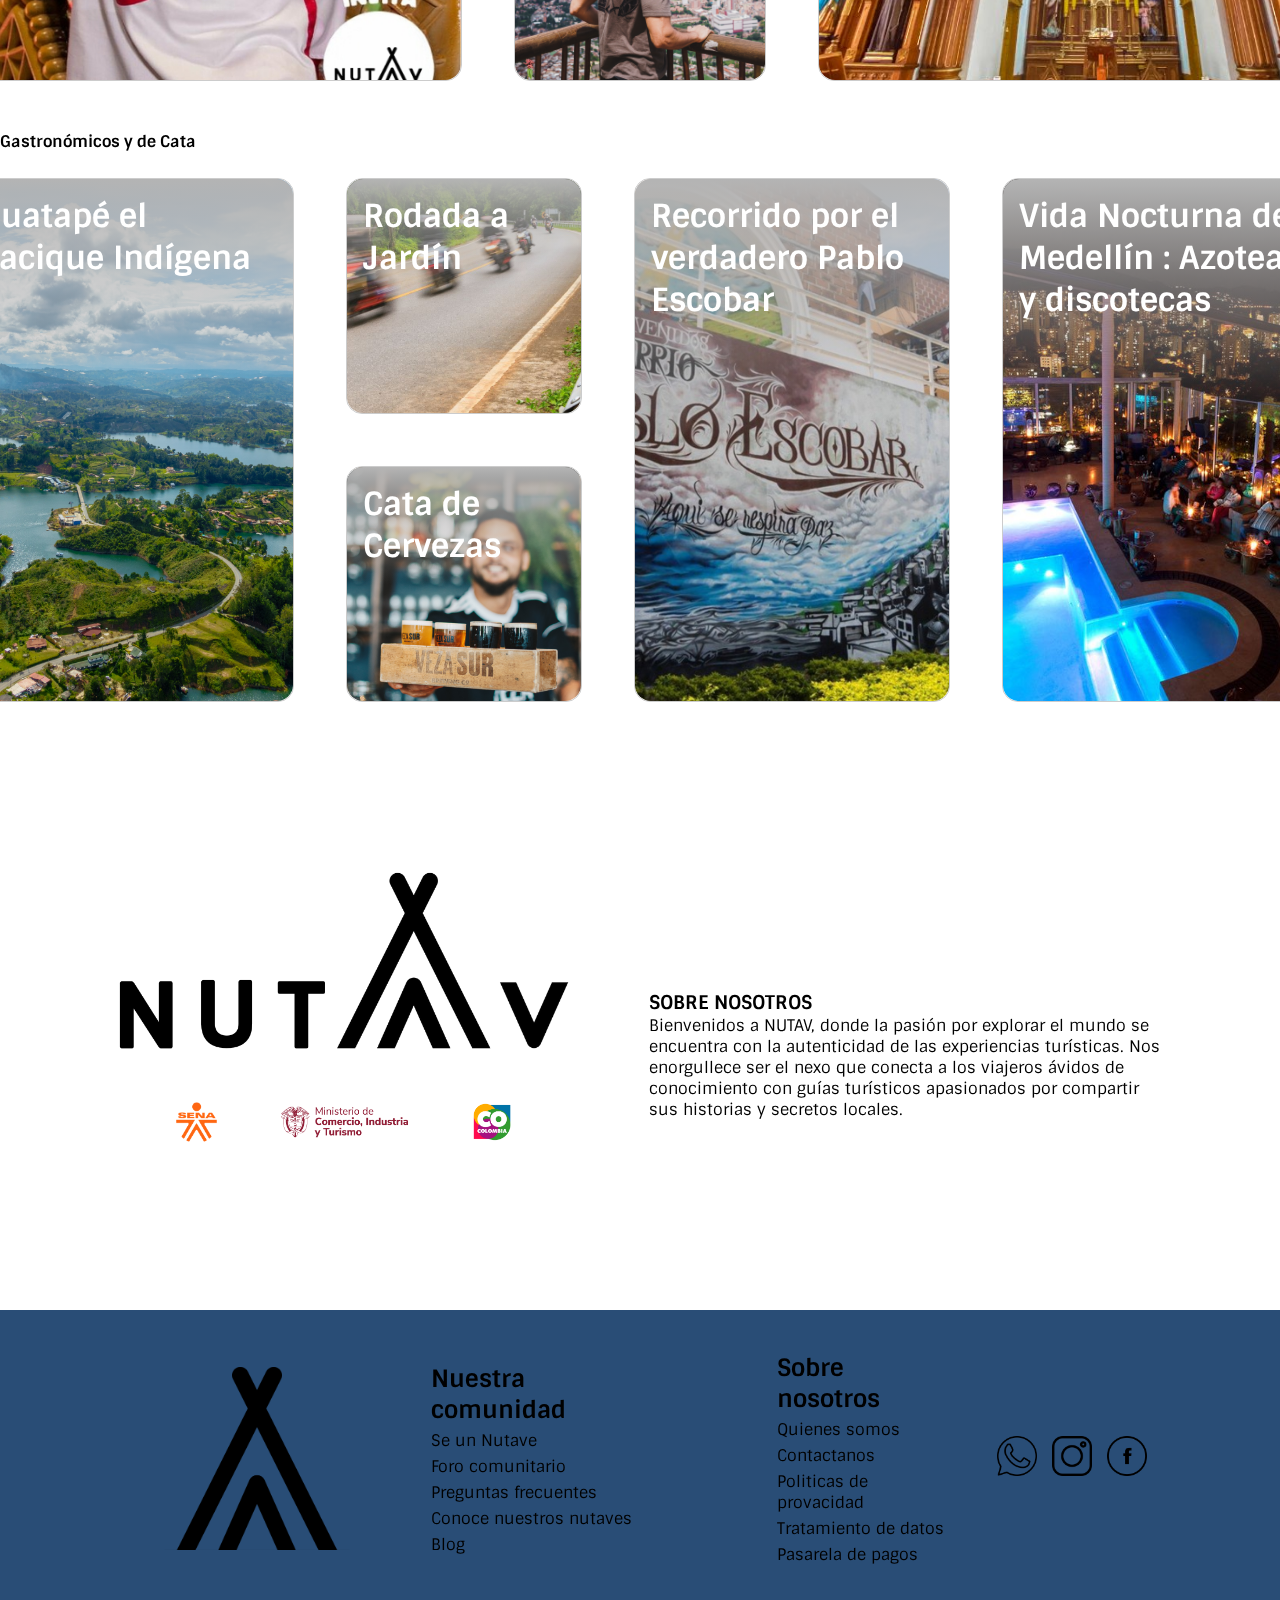
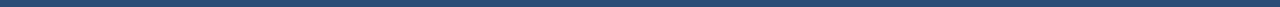
==== commit d47e7d60: "Merge pull request #2 from danielarojast/deiby" ====
--- a/index.html
+++ b/index.html
@@ -82,84 +82,33 @@
         </div>
 
 
-        <div class="modal fade" id="exampleModal" tabindex="-1" aria-labelledby="exampleModalLabel" aria-hidden="true">
-            <div class="modal-dialog">
-                <div class="modal-content-tour modal-contentt">
-
-                </div>
-            </div>
-        </div>
-
-
-
         <!-- register -->
         <div class="modal fade" id="registerModal" tabindex="-1" aria-labelledby="exampleModalLabel" aria-hidden="true">
             <div class="modal-dialog">
                 <div class="modal-content register-content">
                     <div class="modal-header">
-                        <h5 class="modal-title" id="exampleModalLabel" style="color: black;">Registro</h5>
+                        <h5 class="modal-title" id="exampleModalLabel" style="color: black;">register</h5>
                         <button type="button" class="btn-close" data-bs-dismiss="modal" aria-label="Close"></button>
                     </div>
                     <div class="modal-body">
                         <form class="register" style="color: black;" >
 
                             <div class="mb-3">
-                                <label for="exampleInputEmail1" class="form-label">Nombre</label>
+                                <label for="exampleInputEmail1" class="form-label">Username</label>
                                 <input type="text" class="form-control" id="username" aria-describedby="emailHelp">
                             </div>
-                            <div class="mb-3">
-                                <label for="exampleInputEmail1" class="form-label">Apellido</label>
-                                <input type="text" class="form-control" id="username" aria-describedby="emailHelp">
-                            </div>
-                            <div class="mb-3">
-                                <label for="exampleInputEmail1" class="form-label">Edad</label>
-                                <input type="text" class="form-control" id="username" aria-describedby="emailHelp">
-                            </div>
-                            <div class="mb-3">
-                                <label for="exampleInputPassword1" class="form-label">Genero</label>
-                                <select name="" id="role">
-                                    <option value="Traveler">-</option>
-                                    <option value="Traveler">FEMENINO</option>
-                                    <option value="Guide">MASCULINO</option>
-                                </select>
-                            </div>
-                            <div class="mb-3">
-                                <label for="exampleInputPassword1" class="form-label">Lenguaje</label>
-                                <select name="" id="role">
-                                    <option value="Traveler">-</option>
-                                    <option value="Traveler">ESPAÑOL</option>
-                                    <option value="Guide">INGLES</option>
-                                </select>
-                            </div>
-                            <div class="mb-3">
-                                <label for="exampleInputEmail1" class="form-label">Nacionalidad</label>
-                                <input type="text" class="form-control" id="username" aria-describedby="emailHelp">
-                            </div>
-                            <div class="mb-3">
-                                <label for="exampleInputEmail1" class="form-label">Telefono</label>
-                                <input type="text" class="form-control" id="username" aria-describedby="emailHelp">
-                            </div>
-                            <div class="mb-3">
-                                <label for="exampleInputEmail1" class="form-label">Email</label>
+
+
+                            <div class="mb-3">
+                                <label for="exampleInputEmail1" class="form-label">Email address</label>
                                 <input type="email" class="form-control" id="email1" aria-describedby="emailHelp">
                                 <div id="emailHelp" class="form-text">We'll never share your email with anyone else.</div>
                             </div>
                             <div class="mb-3">
-                                <label for="exampleInputPassword1" class="form-label">Contraseña</label>
+                                <label for="exampleInputPassword1" class="form-label">Password</label>
                                 <input type="password" class="form-control" id="password1">
                             </div>
-                            <div class="mb-3">
-                                <label for="exampleInputPassword1" class="form-label">Tipo de documento</label>
-                                <select name="" id="role">
-                                    <option value="Traveler">-</option>
-                                    <option value="Traveler">CEDULA</option>
-                                    <option value="Guide">PASAPORTE</option>
-                                </select>
-                            </div>
-                            <div class="mb-3">
-                                <label for="exampleInputEmail1" class="form-label">Numero de documento</label>
-                                <input type="text" class="form-control" id="username" aria-describedby="emailHelp">
-                            </div>
+
                             <div class="mb-3">
                                 <label for="exampleInputPassword1" class="form-label">Role</label>
                                 <select name="" id="role">
@@ -177,42 +126,18 @@
         
 
         <!--<Finalizar modal LogIn>-->
-            
-            <div class="menu" id="menu_general">
-            
-                <a href="../Guias/index.html" class="unete boton">Nutaves</a>
-                <button id="register" class="unete boton" data-bs-toggle="modal" data-bs-target="#registerModal">Registrate</button>
-                <button id="login" class="inscribete boton" data-bs-toggle="modal" data-bs-target="#logInModal">Log
-                    In</button>
-                <label for="check" class="esconder-menu">
-                    &#215
-                </label>
-    
-            </div>
-        
-          <!--  
-            <div class= "menu" id= menu_usuario>
-                <a href="#" data-bs-toggle="modal" data-bs-target="#guideModal"><img src="IMAGENES/ICONOSYLOGOS/logoFondo.png" alt="" style="border-radius: 100%;"></a>
-            </div>
-        -->
-            <!-- modal -->
-            <!--
-            <div class="modal fade" id="guideModal" tabindex="-1" aria-labelledby="exampleModalLabel" aria-hidden="true">
-                <div class="modal-dialog">
-                    <div class="modal-content guide-content">
-                        <div class="modal-header">
-                            <h5 class="modal-title" id="exampleModalLabel" style="color: black;">Guia </h5>
-                            <button type="button" class="btn-close" data-bs-dismiss="modal" aria-label="Close"></button>
-                        </div>
-                        <div class="modal-body">
-                            <a href="#" style="text-decoration: none; color: black;">Mi perfil</a>
-                            <a href="#" style="text-decoration: none; color: black;">Reservas</a>
-                            <a href="#" style="text-decoration: none; color: black;">Salir</a>
-                        </div>
-                    </div>
-                </div>
-            </div>
-        -->
+        <div class="menu">
+            <button class="idioma"><img src="/IMAGENES/ICONOSYLOGOS/ingles.png" alt=""></button>
+            <a href="../Guias/index.html" class="unete boton">Se un Nutav</a>
+            <button id="login" class="inscribete boton" data-bs-toggle="modal" data-bs-target="#logInModal">Log
+                In</button>
+            <button id="register" class="inscribete boton" data-bs-toggle="modal" data-bs-target="#registerModal">Registrate</button>
+            <label for="check" class="esconder-menu">
+                &#215
+            </label>
+
+        </div>
+    
         
 
     </nav>
@@ -369,6 +294,6 @@
     <script src="https://cdn.jsdelivr.net/npm/bootstrap@5.3.2/dist/js/bootstrap.bundle.min.js" integrity="sha384-C6RzsynM9kWDrMNeT87bh95OGNyZPhcTNXj1NW7RuBCsyN/o0jlpcV8Qyq46cDfL" crossorigin="anonymous"></script>
     <script src="js/script.js" defer></script>
     <script src="js/form.js" type="module"></script>
-    <script src="js/getTours.js"></script>
+    
 </body>
 </html>--- a/style.css
+++ b/style.css
@@ -9,59 +9,6 @@
 }
 
 /* modales */
-
-
-.modal-contentt{
-    background-color: white;
-    border-radius: 2rem;
-}
-
-
-
-.modal-bbody{
-    background-size: cover;
-    background-position: center;
-    border-radius: 2rem;
-    display: flex;
-    align-items: center;
-    background-color: #00000039;
-    width: 100%;
-}
-
-
-.detalle {
-    font-size: 20px;
-    align-self: flex-end;
-    max-width: 60%;
-    
-}
-
-.imagen-modal{
-    position: relative;
-    background-size: cover;
-    background-position: center;
-    width: 30%;
-    height: 40rem;
-    border-radius: 2rem;
-}
-
-.degraded-modal{
-    border-radius: 1rem;
-    
-    height: 100%;
-    width: 100%;
-    background: linear-gradient(to right, rgba(0, 0, 0, 0.01), rgba(0, 0, 0, 1));
-
-
-}
-
-.btn{
-    padding: 0.5rem 0.8rem;
-    border-radius: 0.8rem;
-    font-size: medium;
-}
-
-
 
 
 .btn-close{
